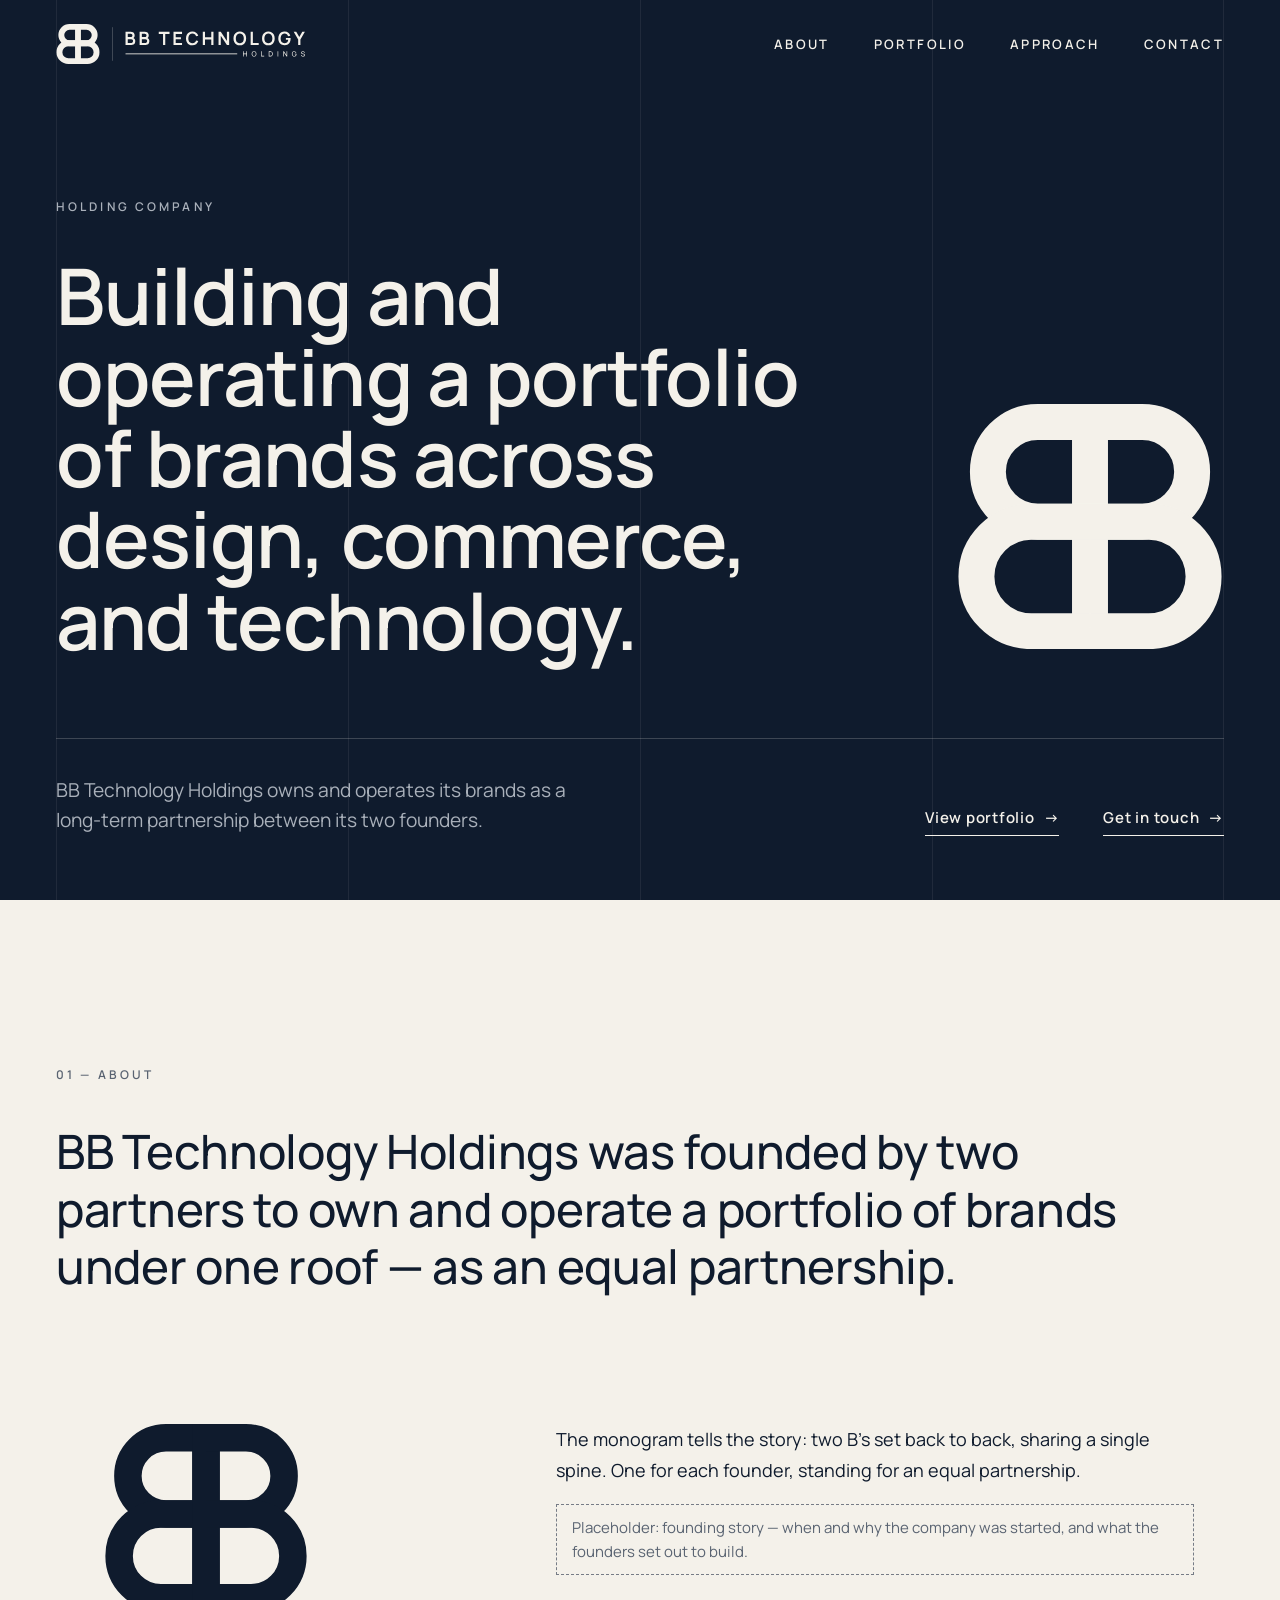
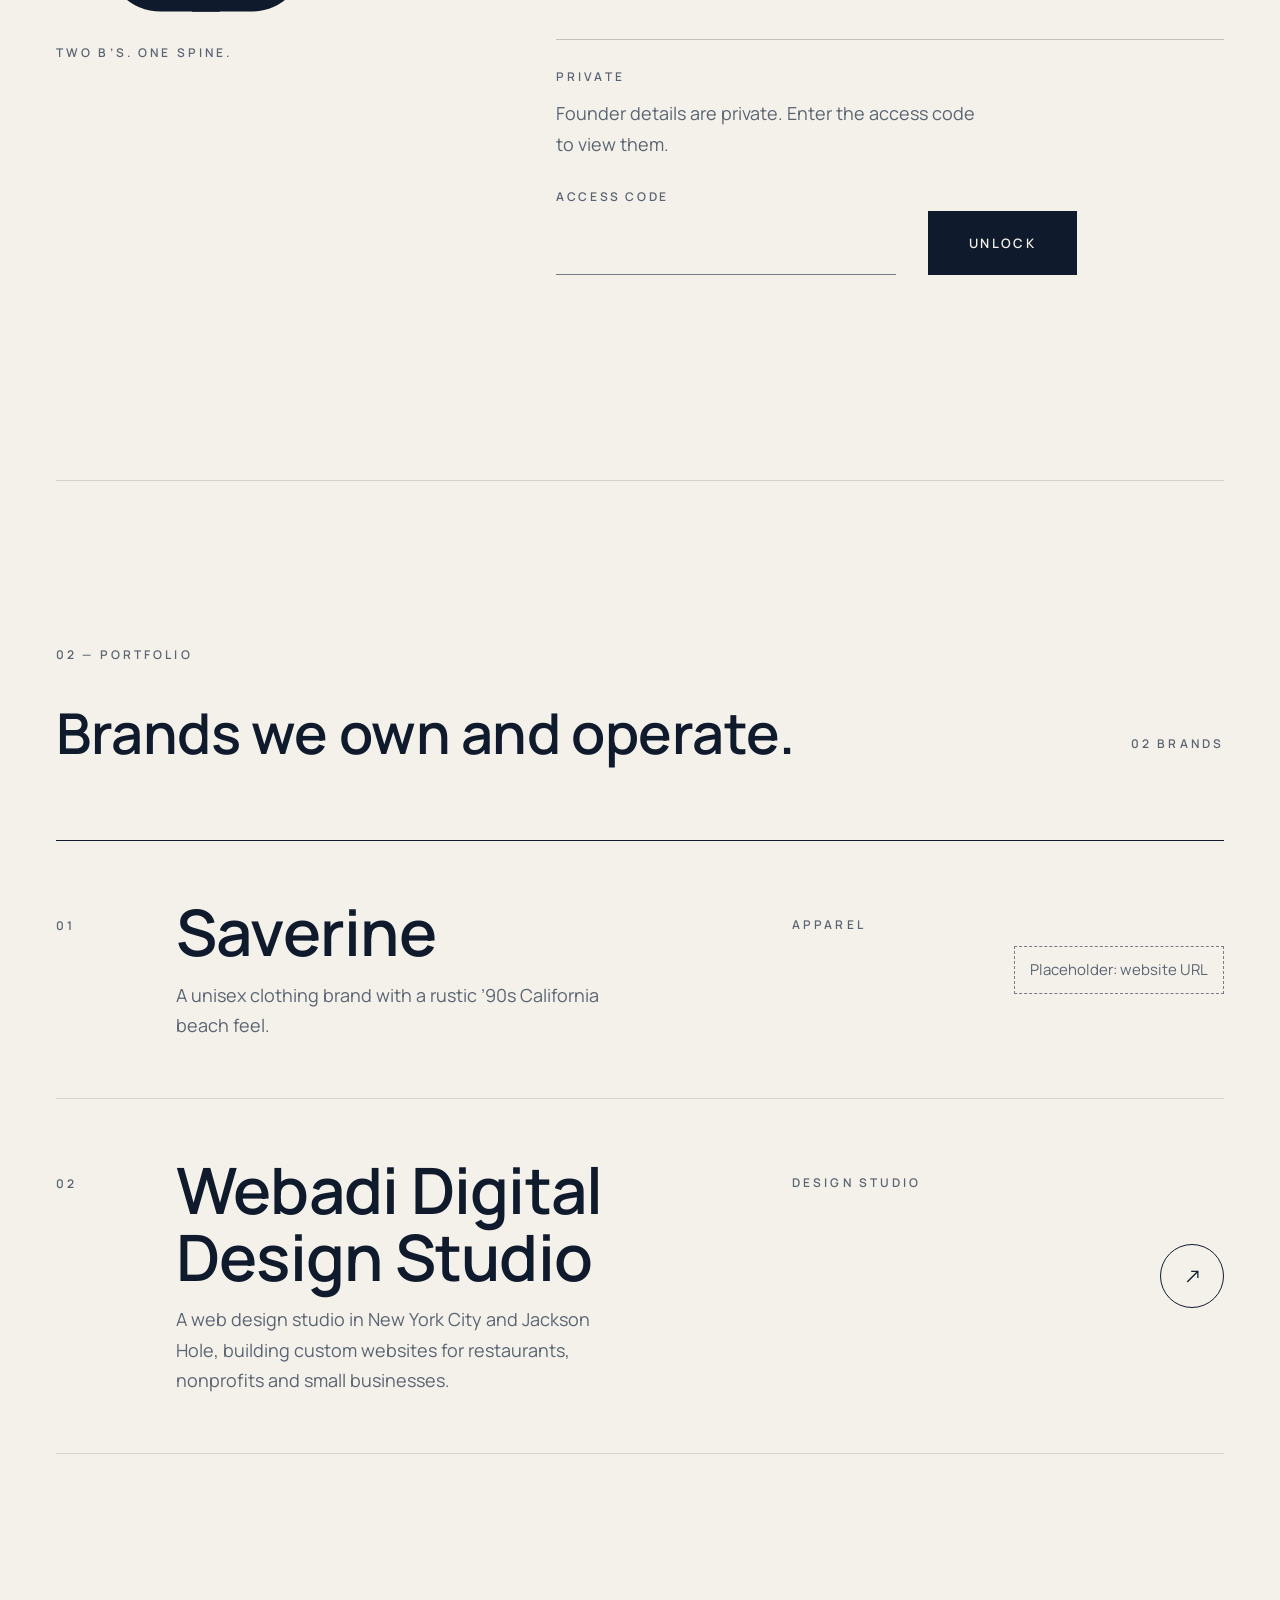
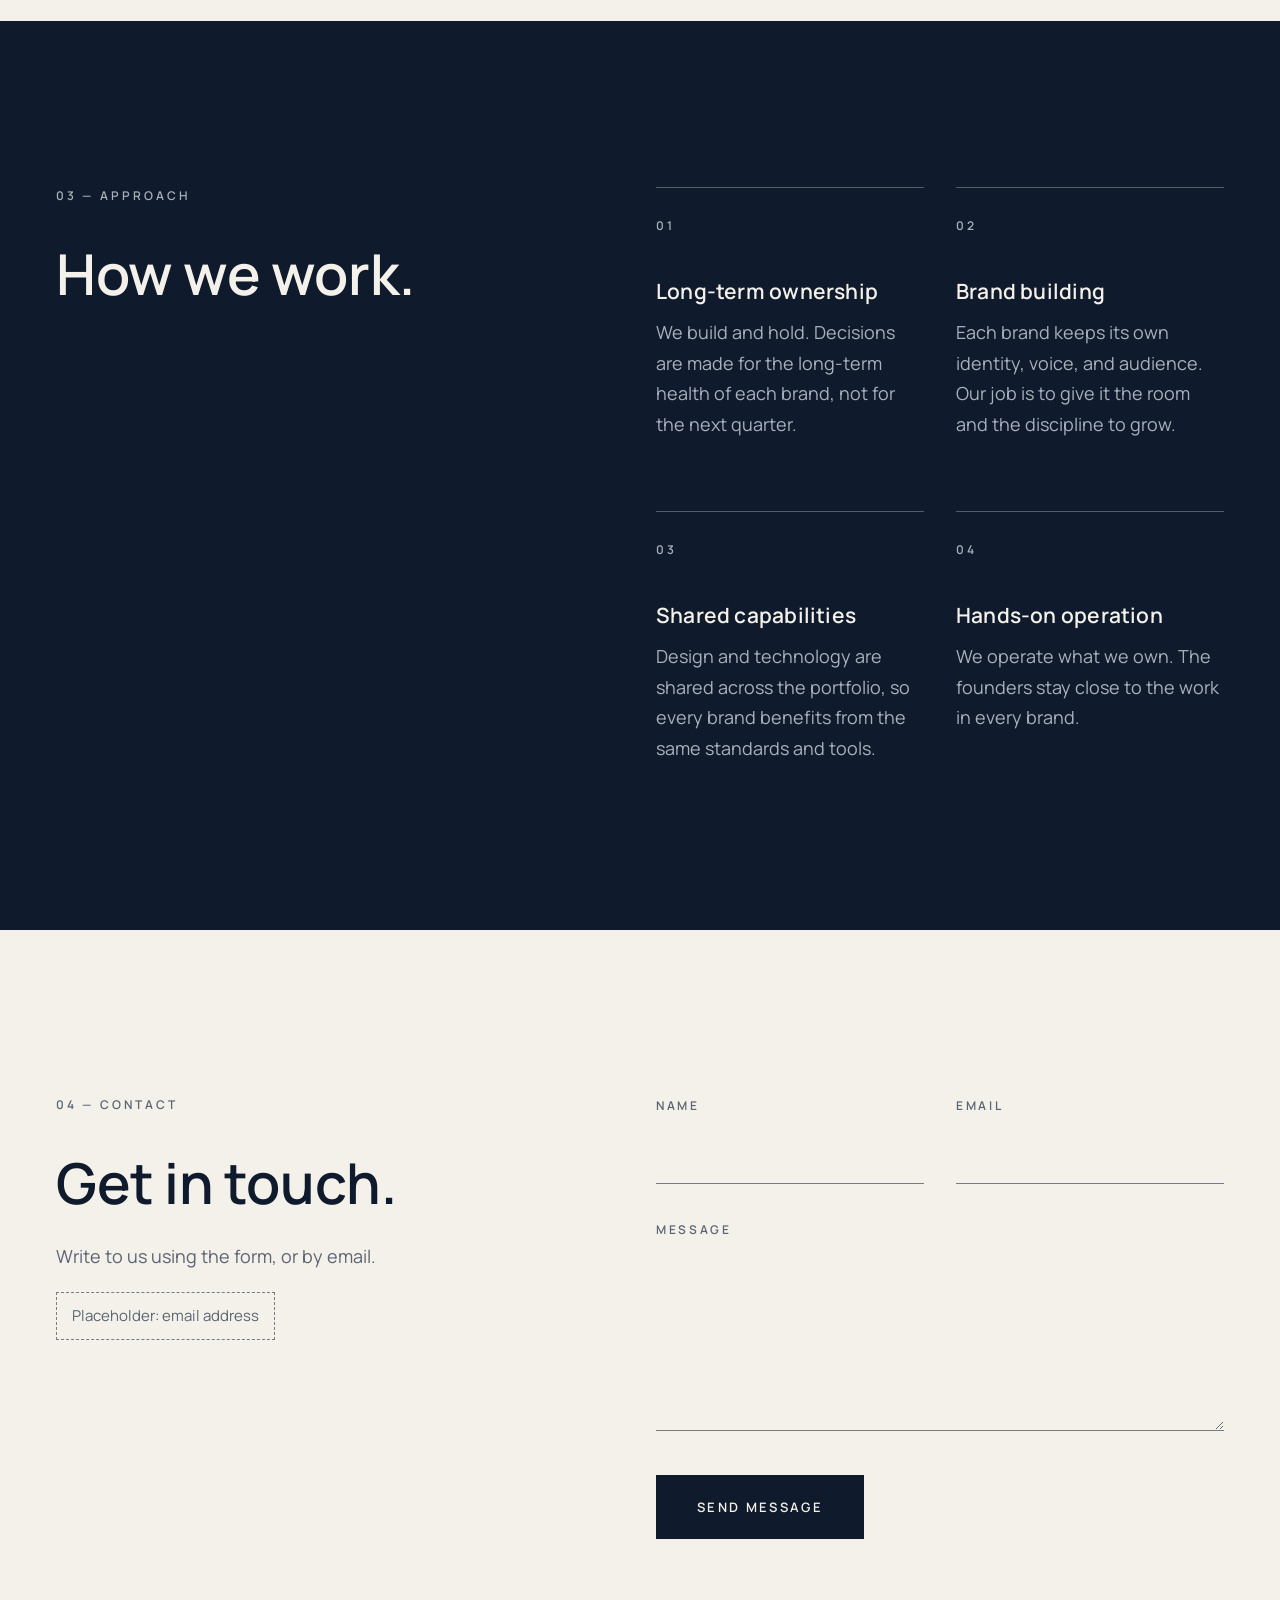
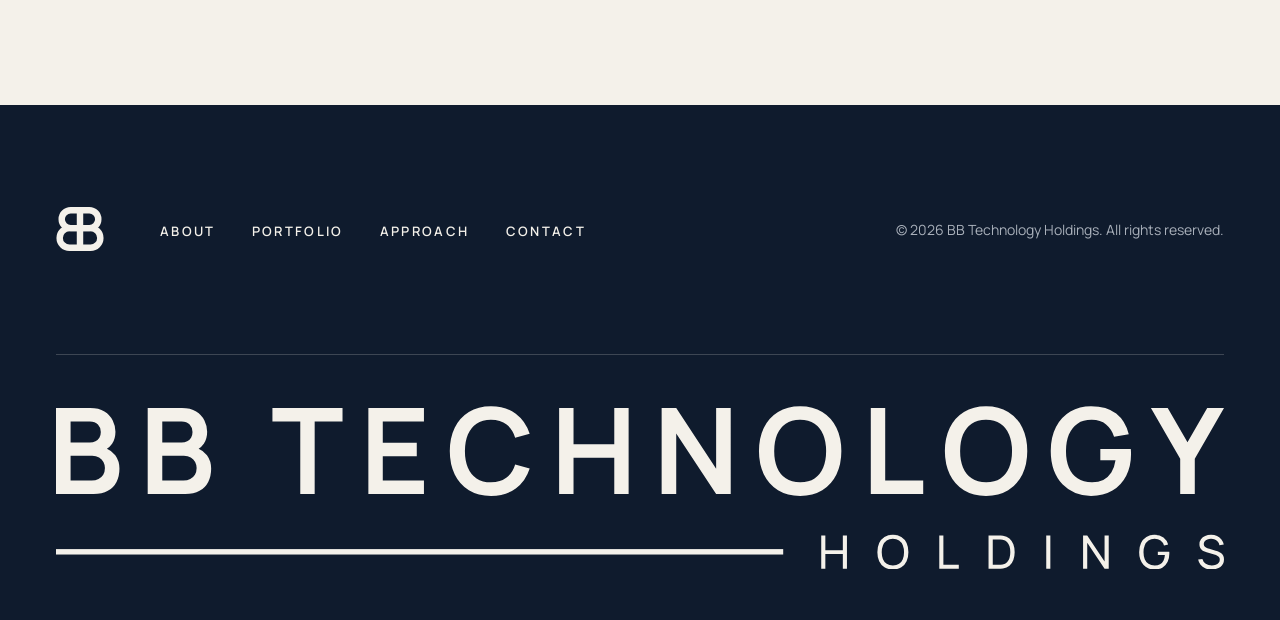
==== index.html @ f93e1152 "Publish BB Technology Holdings site Co-Authored-By: Claude Fable 5.2 <noreply@anthropic.com>" ====
<!DOCTYPE html>
<html lang="en">
<head>
  <meta charset="utf-8">
  <meta name="viewport" content="width=device-width, initial-scale=1">

  <title>BB Technology Holdings — A portfolio of brands across design, commerce, and technology</title>
  <meta name="description" content="BB Technology Holdings is a holding company founded as an equal partnership. We build and operate a portfolio of brands across design, commerce, and technology.">
  <meta name="theme-color" content="#0F1B2D">

  <!-- When you move to your own domain, update these URLs (also in sitemap.xml and robots.txt) -->
  <link rel="canonical" href="https://lukeb2222.github.io/bb-technology-holdings/">
  <meta property="og:type" content="website">
  <meta property="og:site_name" content="BB Technology Holdings">
  <meta property="og:title" content="BB Technology Holdings">
  <meta property="og:description" content="A holding company building and operating a portfolio of brands across design, commerce, and technology.">
  <meta property="og:url" content="https://lukeb2222.github.io/bb-technology-holdings/">
  <meta property="og:image" content="https://lukeb2222.github.io/bb-technology-holdings/og-image.png">
  <meta property="og:image:width" content="1200">
  <meta property="og:image:height" content="630">
  <meta property="og:image:alt" content="BB Technology Holdings logo on a navy background">
  <meta name="twitter:card" content="summary_large_image">

  <link rel="icon" href="favicon.ico" sizes="32x32">
  <link rel="icon" href="favicon.svg" type="image/svg+xml">
  <link rel="apple-touch-icon" href="apple-touch-icon.png">

  <link rel="preconnect" href="https://fonts.googleapis.com">
  <link rel="preconnect" href="https://fonts.gstatic.com" crossorigin>
  <link href="https://fonts.googleapis.com/css2?family=Manrope:wght@400;500;600;700&display=swap" rel="stylesheet">
  <link rel="stylesheet" href="css/styles.css">
  <script>document.documentElement.className = "js";</script>

  <script type="application/ld+json">
  {
    "@context": "https://schema.org",
    "@type": "Organization",
    "name": "BB Technology Holdings",
    "url": "https://lukeb2222.github.io/bb-technology-holdings/",
    "logo": "https://lukeb2222.github.io/bb-technology-holdings/logo/png/BBTH-monogram-light.png"
  }
  </script>
</head>
<body>
  <a class="skip-link" href="#main">Skip to content</a>

  <header class="site-header">
    <div class="container site-header__inner">
      <a class="site-header__logo" href="#top" aria-label="BB Technology Holdings — home">
        <img src="logo/svg/BBTH-lockup-horizontal-dark.svg" alt="BB Technology Holdings" width="597" height="96">
      </a>
      <button class="nav-toggle" type="button" aria-expanded="false" aria-controls="site-nav">
        <span class="visually-hidden">Menu</span>
        <span class="nav-toggle__bars" aria-hidden="true"></span>
      </button>
      <nav id="site-nav" class="site-nav" aria-label="Primary">
        <ul>
          <li><a href="#about">About</a></li>
          <li><a href="#portfolio">Portfolio</a></li>
          <li><a href="#approach">Approach</a></li>
          <li><a href="#contact">Contact</a></li>
        </ul>
      </nav>
    </div>
  </header>

  <main id="main">
    <!-- Hero -->
    <section id="top" class="hero section--navy">
      <div class="container hero__grid" aria-hidden="true"><span></span><span></span><span></span><span></span></div>
      <div class="container hero__inner">
        <p class="eyebrow hero__eyebrow">Holding company</p>
        <div class="hero__main">
          <!-- TODO: swap in your own headline if you have one -->
          <h1 data-split>Building and operating a portfolio of brands across design, commerce, and technology.</h1>
          <svg class="hero__mark" viewBox="9 10 82 75" aria-hidden="true" focusable="false">
            <g fill="none" stroke="currentColor" stroke-width="11">
              <path class="mark__spine" pathLength="1" d="M50,10 V85"/>
              <path class="mark__bowl" style="--b:0" pathLength="1" d="M50,15.5 H66 A15.25,15.25 0 0 1 66,46 H50"/>
              <path class="mark__bowl" style="--b:1" pathLength="1" d="M50,15.5 H34 A15.25,15.25 0 0 0 34,46 H50"/>
              <path class="mark__bowl" style="--b:2" pathLength="1" d="M50,46 H68 A16.75,16.75 0 0 1 68,79.5 H50"/>
              <path class="mark__bowl" style="--b:3" pathLength="1" d="M50,46 H32 A16.75,16.75 0 0 0 32,79.5 H50"/>
            </g>
          </svg>
        </div>
        <div class="hero__rule" aria-hidden="true"></div>
        <div class="hero__foot">
          <p class="lead">BB Technology Holdings owns and operates its brands as a long-term partnership between its two founders.</p>
          <p class="hero__links">
            <a class="text-link" href="#portfolio">View portfolio <span class="text-link__arrow" aria-hidden="true">→</span></a>
            <a class="text-link" href="#contact">Get in touch <span class="text-link__arrow" aria-hidden="true">→</span></a>
          </p>
        </div>
      </div>
    </section>

    <!-- About -->
    <section id="about" class="section" aria-labelledby="about-title">
      <div class="container">
        <p class="eyebrow section__eyebrow" data-reveal>01 — About</p>
        <h2 id="about-title" class="visually-hidden">About</h2>
        <p class="statement" data-scroll-words>BB Technology Holdings was founded by two partners to own and operate a portfolio of brands under one roof — as an equal partnership.</p>

        <div class="about">
          <figure class="merge" data-reveal="trigger">
            <svg viewBox="-10 10 120 75" role="img" aria-label="Two letter B's, back to back, joining into the BB monogram">
              <g fill="none" stroke="currentColor" stroke-width="11">
                <g class="merge__left">
                  <path d="M50,10 V85"/>
                  <path d="M50,15.5 H34 A15.25,15.25 0 0 0 34,46 H50"/>
                  <path d="M50,46 H32 A16.75,16.75 0 0 0 32,79.5 H50"/>
                </g>
                <g class="merge__right">
                  <path d="M50,10 V85"/>
                  <path d="M50,15.5 H66 A15.25,15.25 0 0 1 66,46 H50"/>
                  <path d="M50,46 H68 A16.75,16.75 0 0 1 68,79.5 H50"/>
                </g>
              </g>
            </svg>
            <figcaption class="eyebrow">Two B’s. One spine.</figcaption>
          </figure>

          <div class="about__body">
            <div class="prose" data-reveal>
              <p>The monogram tells the story: two B’s set back to back, sharing a single spine. One for each founder, standing for an equal partnership.</p>
              <!-- TODO: replace with the real founding story (when, where, why) -->
              <p class="placeholder">Placeholder: founding story — when and why the company was started, and what the founders set out to build.</p>
            </div>

            <!-- Founder names and bios are filled in from js/bios.js after unlocking -->
            <ul class="founders" role="list" hidden>
              <li class="founder" data-founder="0">
                <div class="rule" aria-hidden="true"></div>
                <p class="eyebrow">Co-founder</p>
                <h3></h3>
                <p class="founder__bio"></p>
              </li>
              <li class="founder" data-founder="1">
                <div class="rule" aria-hidden="true"></div>
                <p class="eyebrow">Co-founder</p>
                <h3></h3>
                <p class="founder__bio"></p>
              </li>
            </ul>

            <!-- Founder names and bios are encrypted in js/bios.js; edit them in private/bios.json -->
            <form id="bio-gate" class="gate" data-reveal novalidate method="post" onsubmit="return false">
              <div class="rule" aria-hidden="true"></div>
              <p class="eyebrow">Private</p>
              <p class="gate__text">Founder details are private. Enter the access code to view them.</p>
              <div class="gate__row">
                <div class="field">
                  <label for="bio-code">Access code</label>
                  <input id="bio-code" name="code" type="password" autocomplete="off" autocapitalize="off" spellcheck="false" required>
                </div>
                <button class="button" type="submit"><span>Unlock</span></button>
              </div>
              <p id="bio-status" class="form__status" role="status" aria-live="polite"></p>
            </form>
            <noscript><p class="section__note">Viewing founder details requires JavaScript.</p></noscript>
          </div>
        </div>
      </div>
    </section>

    <!-- Portfolio -->
    <section id="portfolio" class="section section--ruled" aria-labelledby="portfolio-title">
      <div class="container">
        <header class="section__head section__head--wide">
          <div>
            <p class="eyebrow section__eyebrow" data-reveal>02 — Portfolio</p>
            <h2 id="portfolio-title" data-split data-reveal="trigger">Brands we own and operate.</h2>
          </div>
          <p class="eyebrow section__count" data-reveal><span id="portfolio-count"></span></p>
        </header>
        <!-- Rows are rendered from js/brands.js -->
        <ul id="portfolio-grid" class="brands" role="list"></ul>
        <noscript>
          <p>Our portfolio currently includes Saverine and Webadi Digital Design Studio.</p>
        </noscript>
      </div>
    </section>

    <!-- Approach -->
    <section id="approach" class="section section--navy" aria-labelledby="approach-title">
      <div class="container section__grid">
        <header class="section__head">
          <p class="eyebrow section__eyebrow" data-reveal>03 — Approach</p>
          <h2 id="approach-title" data-split data-reveal="trigger">How we work.</h2>
        </header>
        <div class="section__body">
          <!-- Draft copy — edit to match how you actually operate -->
          <ol class="principles" role="list">
            <li class="principle" data-reveal style="--i:0">
              <div class="rule" aria-hidden="true"></div>
              <span class="principle__num" aria-hidden="true">01</span>
              <h3>Long-term ownership</h3>
              <p>We build and hold. Decisions are made for the long-term health of each brand, not for the next quarter.</p>
            </li>
            <li class="principle" data-reveal style="--i:1">
              <div class="rule" aria-hidden="true"></div>
              <span class="principle__num" aria-hidden="true">02</span>
              <h3>Brand building</h3>
              <p>Each brand keeps its own identity, voice, and audience. Our job is to give it the room and the discipline to grow.</p>
            </li>
            <li class="principle" data-reveal style="--i:0">
              <div class="rule" aria-hidden="true"></div>
              <span class="principle__num" aria-hidden="true">03</span>
              <h3>Shared capabilities</h3>
              <p>Design and technology are shared across the portfolio, so every brand benefits from the same standards and tools.</p>
            </li>
            <li class="principle" data-reveal style="--i:1">
              <div class="rule" aria-hidden="true"></div>
              <span class="principle__num" aria-hidden="true">04</span>
              <h3>Hands-on operation</h3>
              <p>We operate what we own. The founders stay close to the work in every brand.</p>
            </li>
          </ol>
        </div>
      </div>
    </section>

    <!-- Contact -->
    <section id="contact" class="section" aria-labelledby="contact-title">
      <div class="container section__grid">
        <header class="section__head">
          <p class="eyebrow section__eyebrow" data-reveal>04 — Contact</p>
          <h2 id="contact-title" data-split data-reveal="trigger">Get in touch.</h2>
          <div data-reveal>
            <p class="section__note">Write to us using the form, or by email.</p>
            <!-- TODO: replace with the real address, e.g.
                 <a class="text-link" href="mailto:hello@yourdomain.com">hello@yourdomain.com</a> -->
            <p class="placeholder">Placeholder: email address</p>
          </div>
        </header>
        <div class="section__body">
          <!-- TODO: create a form at https://formspree.io and replace YOUR_FORM_ID below -->
          <form id="contact-form" class="form" action="https://formspree.io/f/YOUR_FORM_ID" method="POST">
            <div class="form__row">
              <div class="field" data-reveal style="--i:0">
                <label for="name">Name</label>
                <input id="name" name="name" type="text" autocomplete="name" required>
              </div>
              <div class="field" data-reveal style="--i:1">
                <label for="email">Email</label>
                <input id="email" name="email" type="email" autocomplete="email" required>
              </div>
            </div>
            <div class="field" data-reveal style="--i:2">
              <label for="message">Message</label>
              <textarea id="message" name="message" rows="5" required></textarea>
            </div>
            <div class="form__trap" aria-hidden="true">
              <label for="company-site">Leave this field empty</label>
              <input id="company-site" name="_gotcha" type="text" tabindex="-1" autocomplete="off">
            </div>
            <div class="form__actions" data-reveal style="--i:3">
              <button class="button" type="submit"><span>Send message</span></button>
              <p id="form-status" class="form__status" role="status" aria-live="polite"></p>
            </div>
          </form>
        </div>
      </div>
    </section>
  </main>

  <footer class="site-footer section--navy">
    <div class="container">
      <div class="site-footer__top">
        <a class="site-footer__mark" href="#top" aria-label="Back to top">
          <img src="logo/svg/BBTH-monogram-dark.svg" alt="BB Technology Holdings monogram" width="82" height="75" loading="lazy">
        </a>
        <nav aria-label="Footer">
          <ul class="site-footer__links">
            <li><a href="#about">About</a></li>
            <li><a href="#portfolio">Portfolio</a></li>
            <li><a href="#approach">Approach</a></li>
            <li><a href="#contact">Contact</a></li>
          </ul>
        </nav>
        <p class="site-footer__legal">© <span id="year">2026</span> BB Technology Holdings. All rights reserved.</p>
      </div>
      <div class="site-footer__wordmark" data-reveal="trigger" aria-hidden="true">
        <img src="logo/svg/BBTH-wordmark-dark.svg" alt="" width="430" height="60" loading="lazy">
      </div>
    </div>
  </footer>

  <script src="js/brands.js" defer></script>
  <script src="js/bios.js" defer></script>
  <script src="js/main.js" defer></script>
</body>
</html>
---- css/styles.css ----
/* BB Technology Holdings — site styles */

:root {
  --navy: #0f1b2d;
  --ivory: #f4f1ea;
  --muted: #5a6472;         /* secondary text on ivory (AA) */
  --muted-on-navy: #a9b0ba; /* secondary text on navy (AA) */
  --rule: #d8d3c7;          /* 1px dividers on ivory */
  --rule-on-navy: rgba(244, 241, 234, 0.2);
  --field-border: #767c86;  /* form controls, 3:1 on ivory */

  --font: "Manrope", system-ui, -apple-system, "Segoe UI", Roboto, sans-serif;
  --container: 1280px;
  --gutter: clamp(20px, 5vw, 56px);
  --section-pad: clamp(88px, 13vw, 184px);
  --header-h: 88px;

  --ease: cubic-bezier(0.16, 1, 0.3, 1);      /* long, soft settle */
  --ease-io: cubic-bezier(0.7, 0, 0.2, 1);    /* deliberate in-out */
}

*,
*::before,
*::after {
  box-sizing: border-box;
}

html {
  scroll-behavior: smooth;
  scroll-padding-top: 72px;
  -webkit-text-size-adjust: 100%;
}

body {
  margin: 0;
  background: var(--ivory);
  color: var(--navy);
  font-family: var(--font);
  font-size: 1.0625rem; /* 17px */
  line-height: 1.7;
  -webkit-font-smoothing: antialiased;
  -moz-osx-font-smoothing: grayscale;
}

@media (min-width: 900px) {
  body {
    font-size: 1.125rem; /* 18px */
  }
}

img,
svg {
  display: block;
  max-width: 100%;
  height: auto;
}

h1,
h2,
h3,
p,
ul,
ol,
figure {
  margin: 0;
}

ul,
ol {
  padding: 0;
  list-style: none;
}

a {
  color: inherit;
}

:focus-visible {
  outline: 2px solid currentColor;
  outline-offset: 4px;
}

::selection {
  background: var(--navy);
  color: var(--ivory);
}

.section--navy ::selection {
  background: var(--ivory);
  color: var(--navy);
}

/* ---------- Type ---------- */

h1,
h2,
h3 {
  font-weight: 600;
  text-wrap: balance;
}

h1 {
  font-size: clamp(2.375rem, 6.1vw, 5.5rem);
  line-height: 1.04;
  letter-spacing: -0.012em;
}

h2 {
  font-size: clamp(2.125rem, 4.4vw, 3.75rem);
  line-height: 1.08;
  letter-spacing: -0.008em;
}

h3 {
  font-size: 1.3125rem;
  line-height: 1.35;
  letter-spacing: 0.01em;
}

.eyebrow {
  font-size: 0.75rem;
  font-weight: 600;
  letter-spacing: 0.26em;
  line-height: 1.5;
  text-transform: uppercase;
  color: var(--muted);
}

.lead {
  font-size: clamp(1.125rem, 1.5vw, 1.3125rem);
  line-height: 1.6;
}

.prose {
  max-width: 58ch;
}

.prose p + p {
  margin-top: 1.25em;
}

.text-link {
  display: inline-flex;
  align-items: baseline;
  gap: 0.6em;
  padding-bottom: 5px;
  border-bottom: 1px solid currentColor;
  font-size: 0.9375rem;
  font-weight: 600;
  letter-spacing: 0.05em;
  text-decoration: none;
}

.text-link__arrow {
  transition: transform 0.5s var(--ease);
}

.text-link:hover .text-link__arrow {
  transform: translateX(6px);
}

/* Clearly marked placeholder content — remove the class once real copy is in */
.placeholder {
  padding: 0.75em 1em;
  border: 1px dashed var(--field-border);
  color: var(--muted);
  font-size: 0.9375rem;
  line-height: 1.55;
}

.visually-hidden {
  position: absolute;
  width: 1px;
  height: 1px;
  overflow: hidden;
  clip: rect(0 0 0 0);
  clip-path: inset(50%);
  white-space: nowrap;
}

.skip-link {
  position: fixed;
  top: 8px;
  left: 8px;
  z-index: 100;
  padding: 10px 16px;
  background: var(--ivory);
  color: var(--navy);
  font-weight: 600;
  transform: translateY(-200%);
}

.skip-link:focus {
  transform: none;
}

/* ---------- Layout ---------- */

.container {
  width: 100%;
  max-width: calc(var(--container) + 2 * var(--gutter));
  margin-inline: auto;
  padding-inline: var(--gutter);
}

.section {
  padding-block: var(--section-pad);
}

.section--ruled > .container {
  position: relative;
}

.section--ruled > .container::before {
  content: "";
  position: absolute;
  top: calc(-1 * var(--section-pad));
  left: var(--gutter);
  right: var(--gutter);
  border-top: 1px solid var(--rule);
}

.section--navy {
  background: var(--navy);
  color: var(--ivory);
}

.section--navy .eyebrow {
  color: var(--muted-on-navy);
}

.section__eyebrow {
  margin-bottom: clamp(24px, 3vw, 40px);
}

.section__grid {
  display: grid;
  gap: 56px;
}

.section__note {
  margin-top: 28px;
  color: var(--muted);
}

.section__head .placeholder {
  display: inline-block;
  margin-top: 20px;
}

.section__head .text-link {
  margin-top: 20px;
}

.section__head--wide {
  display: flex;
  flex-wrap: wrap;
  align-items: flex-end;
  justify-content: space-between;
  gap: 24px;
  margin-bottom: clamp(48px, 6vw, 88px);
}

.section__count {
  margin-bottom: 0.9em;
}

@media (min-width: 900px) {
  .section__grid {
    grid-template-columns: repeat(12, minmax(0, 1fr));
    column-gap: 32px;
  }

  .section__grid > .section__head {
    grid-column: 1 / span 5;
  }

  .section__grid > .section__body {
    grid-column: 7 / -1;
  }
}

/* Hairline that draws itself when its parent reveals */
.rule {
  height: 1px;
  background: currentColor;
  opacity: 0.22;
  transform-origin: left;
}

/* ---------- Header ---------- */

.site-header {
  position: fixed;
  top: 0;
  left: 0;
  right: 0;
  z-index: 50;
  color: var(--ivory);
  border-bottom: 1px solid transparent;
  transition: transform 0.6s var(--ease), background-color 0.4s ease,
    border-color 0.4s ease;
}

.site-header.is-scrolled,
.site-header.is-open {
  background: var(--navy);
  border-bottom-color: var(--rule-on-navy);
}

.site-header.is-hidden {
  transform: translateY(-100%);
}

.site-header__inner {
  display: flex;
  align-items: center;
  justify-content: space-between;
  height: var(--header-h);
  transition: height 0.6s var(--ease);
}

.site-header.is-scrolled .site-header__inner {
  height: 68px;
}

.site-header__logo {
  display: block;
  flex: none;
}

.site-header__logo img {
  width: auto;
  height: 40px;
}

.site-nav ul {
  display: flex;
  gap: 44px;
}

.site-nav a {
  position: relative;
  display: block;
  padding-block: 8px;
  font-size: 0.8125rem;
  font-weight: 600;
  letter-spacing: 0.18em;
  text-transform: uppercase;
  text-decoration: none;
}

.site-nav a::after {
  content: "";
  position: absolute;
  left: 0;
  right: 0.18em;
  bottom: 2px;
  height: 1px;
  background: currentColor;
  transform: scaleX(0);
  transform-origin: right;
  transition: transform 0.5s var(--ease);
}

.site-nav a:hover::after,
.site-nav a:focus-visible::after {
  transform: scaleX(1);
  transform-origin: left;
}

.nav-toggle {
  display: none;
  width: 44px;
  height: 44px;
  margin-right: -10px;
  padding: 0;
  border: 0;
  background: none;
  color: inherit;
  cursor: pointer;
}

.nav-toggle__bars,
.nav-toggle__bars::before {
  display: block;
  width: 26px;
  height: 1.5px;
  margin-inline: auto;
  background: currentColor;
  transition: transform 0.5s var(--ease);
}

.nav-toggle__bars {
  transform: translateY(-4px);
}

.nav-toggle__bars::before {
  content: "";
  transform: translateY(8px);
}

.nav-toggle[aria-expanded="true"] .nav-toggle__bars {
  transform: rotate(45deg);
}

.nav-toggle[aria-expanded="true"] .nav-toggle__bars::before {
  transform: rotate(-90deg);
}

@media (max-width: 759px) {
  :root {
    --header-h: 68px;
  }

  .site-header__logo img {
    height: 32px;
  }

  .nav-toggle {
    display: block;
  }

  .site-nav {
    position: absolute;
    top: 100%;
    left: 0;
    right: 0;
    background: var(--navy);
    border-bottom: 1px solid var(--rule-on-navy);
    visibility: hidden;
    opacity: 0;
    clip-path: inset(0 0 100% 0);
    transition: clip-path 0.6s var(--ease), opacity 0.3s ease,
      visibility 0s linear 0.6s;
  }

  .site-nav.is-open {
    visibility: visible;
    opacity: 1;
    clip-path: inset(0);
    transition: clip-path 0.6s var(--ease), opacity 0.3s ease;
  }

  .site-nav ul {
    flex-direction: column;
    gap: 0;
    padding: 8px var(--gutter) 28px;
  }

  .site-nav li + li {
    border-top: 1px solid var(--rule-on-navy);
  }

  .site-nav a {
    padding-block: 20px;
    font-size: 0.9375rem;
  }

  .site-nav a::after {
    display: none;
  }
}

/* ---------- Hero ---------- */

.hero {
  position: relative;
  overflow: hidden;
}

.hero__grid {
  position: absolute;
  inset: 0;
  display: grid;
  grid-template-columns: repeat(4, 1fr);
  pointer-events: none;
}

.hero__grid span {
  border-left: 1px solid rgba(244, 241, 234, 0.07);
  transform-origin: top;
}

.hero__grid span:last-child {
  border-right: 1px solid rgba(244, 241, 234, 0.07);
}

.hero__inner {
  position: relative;
  display: flex;
  flex-direction: column;
  justify-content: flex-end;
  min-height: 100vh;
  min-height: 100svh;
  padding-top: calc(var(--header-h) + 56px);
  padding-bottom: clamp(36px, 5vw, 64px);
}

.hero__eyebrow {
  margin-bottom: clamp(24px, 3vw, 40px);
}

.hero__main {
  display: grid;
  gap: 40px;
}

.hero__mark {
  width: 84px;
  order: -1;
  margin-bottom: 8px;
  color: var(--ivory);
}

.hero__rule {
  height: 1px;
  margin-top: clamp(40px, 6vw, 80px);
  background: var(--rule-on-navy);
  transform-origin: left;
}

.hero__foot {
  display: grid;
  gap: 32px;
  padding-top: clamp(24px, 3vw, 36px);
}

.hero .lead {
  max-width: 46ch;
  color: var(--muted-on-navy);
}

.hero__links {
  display: flex;
  flex-wrap: wrap;
  gap: 16px 44px;
}

@media (min-width: 900px) {
  .hero__main {
    grid-template-columns: repeat(12, minmax(0, 1fr));
    column-gap: 32px;
    align-items: end;
  }

  .hero__main h1 {
    grid-column: 1 / span 9;
  }

  .hero__mark {
    grid-column: 10 / -1;
    justify-self: end;
    order: 0;
    width: min(100%, 290px);
    margin-bottom: 0.9vw;
    will-change: transform;
  }

  .hero__foot {
    grid-template-columns: 1fr auto;
    align-items: end;
    column-gap: 32px;
  }
}

/* ---------- About ---------- */

.statement {
  max-width: 24em;
  font-size: clamp(1.75rem, 3.7vw, 3.25rem);
  font-weight: 500;
  line-height: 1.22;
  letter-spacing: -0.006em;
}

.about {
  display: grid;
  gap: 64px;
  margin-top: clamp(72px, 10vw, 144px);
}

.merge svg {
  width: min(100%, 300px);
  overflow: visible;
}

.merge figcaption {
  margin-top: 32px;
}

.founders {
  display: grid;
  gap: 40px;
  margin-top: 64px;
}

.founder .rule {
  margin-bottom: 28px;
}

.founder h3 {
  margin: 10px 0 18px;
  font-size: clamp(1.625rem, 2.4vw, 2.125rem);
  line-height: 1.15;
  letter-spacing: 0;
}

@media (min-width: 600px) {
  .founders {
    grid-template-columns: 1fr 1fr;
    column-gap: 32px;
  }
}

@media (min-width: 900px) {
  .about {
    grid-template-columns: repeat(12, minmax(0, 1fr));
    column-gap: 32px;
  }

  .merge {
    grid-column: 1 / span 4;
  }

  .about__body {
    grid-column: 6 / -1;
  }
}

/* ---------- Portfolio ---------- */

.brands {
  border-top: 1px solid var(--navy);
}

.brand {
  border-bottom: 1px solid var(--rule);
}

.brand__link {
  position: relative;
  display: grid;
  gap: 12px;
  padding-block: clamp(32px, 4.5vw, 60px);
  color: var(--navy);
  text-decoration: none;
  transition: color 0.5s var(--ease), padding 0.7s var(--ease);
}

.brand__link::before {
  content: "";
  position: absolute;
  inset: -1px calc(-1 * var(--gutter)) -1px;
  background: var(--navy);
  transform: scaleY(0);
  transform-origin: top;
  transition: transform 0.7s var(--ease);
}

.brand__link > * {
  position: relative;
}

.brand__index {
  font-size: 0.75rem;
  font-weight: 600;
  letter-spacing: 0.26em;
  color: var(--muted);
  transition: color 0.5s var(--ease);
}

.brand__name {
  font-size: clamp(2rem, 5vw, 4.25rem);
  line-height: 1.04;
  letter-spacing: -0.012em;
}

.brand__desc {
  max-width: 40ch;
  margin-top: 14px;
  color: var(--muted);
  transition: color 0.5s var(--ease);
}

.brand__tag {
  transition: color 0.5s var(--ease);
}

.brand__cta {
  margin-top: 12px;
}

.brand__arrow {
  display: grid;
  place-items: center;
  width: 64px;
  height: 64px;
  border: 1px solid currentColor;
  border-radius: 50%;
  font-size: 1.375rem;
  line-height: 1;
}

.brand__arrow span {
  transform: rotate(-45deg);
  transition: transform 0.7s var(--ease);
}

.brand__cta .placeholder {
  display: inline-block;
  white-space: nowrap;
  transition: color 0.5s var(--ease), border-color 0.5s var(--ease);
}

@media (min-width: 900px) {
  .brand__link {
    grid-template-columns: 88px minmax(0, 1fr) 220px 180px;
    column-gap: 32px;
    align-items: center;
  }

  .brand__index {
    align-self: start;
    padding-top: 1.4em;
  }

  .brand__tag {
    align-self: start;
    padding-top: 1.4em;
  }

  .brand__cta {
    margin-top: 0;
    justify-self: end;
  }
}

@media (hover: hover) {
  .brand__link:hover,
  .brand__link:focus-visible {
    color: var(--ivory);
  }

  .brand__link:hover::before,
  .brand__link:focus-visible::before {
    transform: scaleY(1);
    transform-origin: bottom;
  }

  .brand__link:hover .brand__index,
  .brand__link:hover .brand__desc,
  .brand__link:hover .brand__tag,
  .brand__link:hover .placeholder {
    color: var(--muted-on-navy);
  }

  .brand__link:hover .placeholder {
    border-color: var(--muted-on-navy);
  }

  .brand__link:hover .brand__arrow span {
    transform: rotate(0deg);
  }
}

/* ---------- Approach ---------- */

.principles {
  display: grid;
  gap: 48px 32px;
}

.principle .rule {
  margin-bottom: 28px;
  opacity: 0.3;
}

.principle__num {
  display: block;
  margin-bottom: 40px;
  font-size: 0.75rem;
  font-weight: 600;
  letter-spacing: 0.26em;
  color: var(--muted-on-navy);
}

.principle p {
  max-width: 38ch;
  margin-top: 12px;
  color: var(--muted-on-navy);
}

@media (min-width: 600px) {
  .principles {
    grid-template-columns: 1fr 1fr;
    row-gap: 72px;
  }
}

/* ---------- Contact ---------- */

.form {
  display: grid;
  gap: 36px;
}

.form__row {
  display: grid;
  gap: 36px;
}

@media (min-width: 600px) {
  .form__row {
    grid-template-columns: 1fr 1fr;
    column-gap: 32px;
  }
}

.field {
  position: relative;
}

.field::after {
  content: "";
  position: absolute;
  left: 0;
  right: 0;
  bottom: 0;
  height: 2px;
  background: var(--navy);
  transform: scaleX(0);
  transform-origin: left;
  transition: transform 0.6s var(--ease);
  pointer-events: none;
}

.field:focus-within::after {
  transform: scaleX(1);
}

.field label {
  display: block;
  margin-bottom: 8px;
  font-size: 0.75rem;
  font-weight: 600;
  letter-spacing: 0.22em;
  text-transform: uppercase;
  color: var(--muted);
  transition: color 0.3s ease;
}

.field:focus-within label {
  color: var(--navy);
}

.field input,
.field textarea {
  display: block;
  width: 100%;
  padding: 14px 0;
  border: 0;
  border-bottom: 1px solid var(--field-border);
  border-radius: 0;
  background: transparent;
  color: var(--navy);
  font: inherit;
  font-size: 1.125rem;
}

.field textarea {
  min-height: 8em;
  resize: vertical;
}

.field input:focus-visible,
.field textarea:focus-visible {
  outline: 0;
}

.form__trap {
  position: absolute;
  left: -9999px;
}

.form__actions {
  display: flex;
  flex-wrap: wrap;
  align-items: center;
  gap: 16px 28px;
  margin-top: 8px;
}

.button {
  position: relative;
  isolation: isolate;
  overflow: hidden;
  padding: 20px 40px;
  border: 1px solid var(--navy);
  border-radius: 0;
  background: var(--navy);
  color: var(--ivory);
  font: inherit;
  font-size: 0.8125rem;
  font-weight: 600;
  letter-spacing: 0.18em;
  text-transform: uppercase;
  cursor: pointer;
  transition: color 0.5s var(--ease);
}

.button::before {
  content: "";
  position: absolute;
  inset: 0;
  z-index: -1;
  background: var(--ivory);
  transform: scaleY(0);
  transform-origin: top;
  transition: transform 0.6s var(--ease);
}

.button:hover:not(:disabled) {
  color: var(--navy);
}

.button:hover:not(:disabled)::before {
  transform: scaleY(1);
  transform-origin: bottom;
}

.button:disabled {
  opacity: 0.6;
  cursor: default;
}

.form__status {
  flex: 1 1 240px;
  font-size: 0.9375rem;
  line-height: 1.5;
  color: var(--muted);
}

.form__status[data-state="success"],
.form__status[data-state="error"] {
  color: var(--navy);
  font-weight: 500;
}

/* ---------- Footer ---------- */

.site-footer {
  padding-top: clamp(64px, 8vw, 112px);
  padding-bottom: clamp(28px, 4vw, 56px);
  overflow: hidden;
}

.site-footer__top {
  display: grid;
  gap: 32px;
  align-items: center;
  padding-bottom: clamp(56px, 8vw, 112px);
}

.site-footer__mark {
  display: block;
  width: 48px;
}

.site-footer__links {
  display: flex;
  flex-wrap: wrap;
  gap: 12px 36px;
}

.site-footer__links a {
  font-size: 0.8125rem;
  font-weight: 600;
  letter-spacing: 0.18em;
  text-transform: uppercase;
  text-decoration: none;
}

.site-footer__links a:hover {
  text-decoration: underline;
  text-underline-offset: 6px;
}

.site-footer__legal {
  font-size: 0.875rem;
  color: var(--muted-on-navy);
}

.site-footer__wordmark {
  padding-top: clamp(28px, 4vw, 56px);
  border-top: 1px solid var(--rule-on-navy);
}

.site-footer__wordmark img {
  width: 100%;
}

@media (min-width: 900px) {
  .site-footer__top {
    grid-template-columns: auto 1fr auto;
    column-gap: 56px;
  }
}

/* ---------- 404 ---------- */

.notfound {
  display: flex;
  flex-direction: column;
  justify-content: center;
  align-items: flex-start;
  min-height: 100vh;
  min-height: 100svh;
  padding-block: 80px;
}

.notfound .hero__links {
  margin-top: 48px;
}

/* ---------- Motion ----------
   Everything below only applies when JavaScript is running and the
   visitor has not asked for reduced motion. Without either, the page
   is simply static and fully visible. */

@media (prefers-reduced-motion: no-preference) {
  /* Scroll reveals */
  .js [data-reveal]:not([data-reveal="trigger"]) {
    opacity: 0;
    transform: translateY(32px);
    transition: opacity 1.1s var(--ease) calc(var(--i, 0) * 110ms),
      transform 1.3s var(--ease) calc(var(--i, 0) * 110ms);
  }

  .js [data-reveal].is-visible {
    opacity: 1;
    transform: none;
  }

  .js [data-reveal] .rule {
    transform: scaleX(0);
    transition: transform 1.5s var(--ease-io) calc(var(--i, 0) * 110ms);
  }

  .js [data-reveal].is-visible .rule {
    transform: scaleX(1);
  }

  /* Masked word-by-word heading reveal */
  .js .w {
    display: inline-block;
    overflow: hidden;
    vertical-align: top;
    padding-bottom: 0.16em;
    margin-bottom: -0.16em;
  }

  .js .w > span {
    display: inline-block;
    transform: translateY(112%);
    transition: transform 1.2s var(--ease) calc(var(--w) * 45ms + var(--d, 0ms));
  }

  .js .is-visible .w > span,
  .js.is-loaded .hero .w > span {
    transform: none;
  }

  /* Hero load sequence */
  .js .hero {
    --d: 250ms;
  }

  .js .site-header__inner,
  .js .hero__eyebrow,
  .js .hero__foot > * {
    opacity: 0;
    transform: translateY(16px);
    transition: opacity 1.1s var(--ease), transform 1.3s var(--ease),
      height 0.6s var(--ease);
  }

  .js .site-header__inner {
    transform: translateY(-12px);
    transition-delay: 0.1s, 0.1s, 0s;
  }

  .js .hero__eyebrow {
    transition-delay: 0.2s;
  }

  .js .hero__foot > :nth-child(1) {
    transition-delay: 1.15s;
  }

  .js .hero__foot > :nth-child(2) {
    transition-delay: 1.3s;
  }

  .js.is-loaded .site-header__inner,
  .js.is-loaded .hero__eyebrow,
  .js.is-loaded .hero__foot > * {
    opacity: 1;
    transform: none;
  }

  .js .hero__rule {
    transform: scaleX(0);
    transition: transform 1.6s var(--ease-io) 0.8s;
  }

  .js.is-loaded .hero__rule {
    transform: scaleX(1);
  }

  .js .hero__grid span {
    transform: scaleY(0);
    transition: transform 1.8s var(--ease-io);
  }

  .js .hero__grid span:nth-child(2) { transition-delay: 0.12s; }
  .js .hero__grid span:nth-child(3) { transition-delay: 0.24s; }
  .js .hero__grid span:nth-child(4) { transition-delay: 0.36s; }

  .js.is-loaded .hero__grid span {
    transform: scaleY(1);
  }

  /* The monogram draws itself: spine first, then the four bowls */
  .js .hero__mark path {
    stroke-dasharray: 1;
    stroke-dashoffset: 1;
  }

  .js .mark__spine {
    transition: stroke-dashoffset 1.1s var(--ease-io) 0.45s;
  }

  .js .mark__bowl {
    transition: stroke-dashoffset 1.3s var(--ease-io) calc(1s + var(--b) * 130ms);
  }

  .js.is-loaded .hero__mark path {
    stroke-dashoffset: 0;
  }

  /* About: sentence lights up word by word as it scrolls through */
  .js .statement .sw {
    opacity: 0.16;
    transition: opacity 0.6s ease;
  }

  .js .statement .sw.is-lit {
    opacity: 1;
  }

  /* About: two B's slide together into the monogram */
  .js .merge__left,
  .js .merge__right {
    transition: transform 2s var(--ease-io) 0.25s;
  }

  .js .merge__left {
    transform: translateX(-18px);
  }

  .js .merge__right {
    transform: translateX(18px);
  }

  .js .merge.is-visible .merge__left,
  .js .merge.is-visible .merge__right {
    transform: none;
  }

  .js .merge figcaption {
    opacity: 0;
    transition: opacity 1.2s ease 1.6s;
  }

  .js .merge.is-visible figcaption {
    opacity: 1;
  }

  /* Footer wordmark rises out of its baseline */
  .js .site-footer__wordmark {
    overflow: hidden;
  }

  .js .site-footer__wordmark img {
    transform: translateY(105%);
    transition: transform 1.6s var(--ease);
  }

  .js .site-footer__wordmark.is-visible img {
    transform: none;
  }
}

@media (prefers-reduced-motion: reduce) {
  html {
    scroll-behavior: auto;
  }

  *,
  *::before,
  *::after {
    transition: none !important;
    animation: none !important;
  }
}

/* Without JavaScript the mobile nav stays visible under the logo */
@media (max-width: 759px) {
  html:not(.js) .nav-toggle {
    display: none;
  }

  html:not(.js) .site-header {
    position: relative;
    background: var(--navy);
  }

  html:not(.js) .site-header__inner {
    height: auto;
    flex-wrap: wrap;
    padding-block: 14px;
  }

  html:not(.js) .site-nav {
    position: static;
    visibility: visible;
    opacity: 1;
    clip-path: none;
    border: 0;
    flex-basis: 100%;
  }
}

.founder__bio {
  max-width: 40ch;
  color: var(--muted);
}

/* ---------- Private bios gate ---------- */

.gate {
  margin-top: 64px;
}

.gate[hidden] {
  display: none;
}

.gate .rule {
  margin-bottom: 28px;
}

.gate__text {
  max-width: 40ch;
  margin: 12px 0 28px;
  color: var(--muted);
}

.gate__row {
  display: flex;
  flex-wrap: wrap;
  align-items: flex-end;
  gap: 24px 32px;
}

.gate__row .field {
  flex: 1 1 220px;
  max-width: 340px;
}

.gate .form__status {
  margin-top: 16px;
  min-height: 1.5em;
}

.founders[hidden] {
  display: none;
}

@media (prefers-reduced-motion: no-preference) {
  .js .founder {
    opacity: 0;
    transform: translateY(24px);
    transition: opacity 1.1s var(--ease), transform 1.3s var(--ease);
  }

  .js .founder:nth-child(2) {
    transition-delay: 0.12s;
  }

  .js .founder .rule {
    transform: scaleX(0);
    transition: transform 1.5s var(--ease-io);
  }

  .js .founders.is-unlocked .founder {
    opacity: 1;
    transform: none;
  }

  .js .founders.is-unlocked .rule {
    transform: scaleX(1);
  }
}
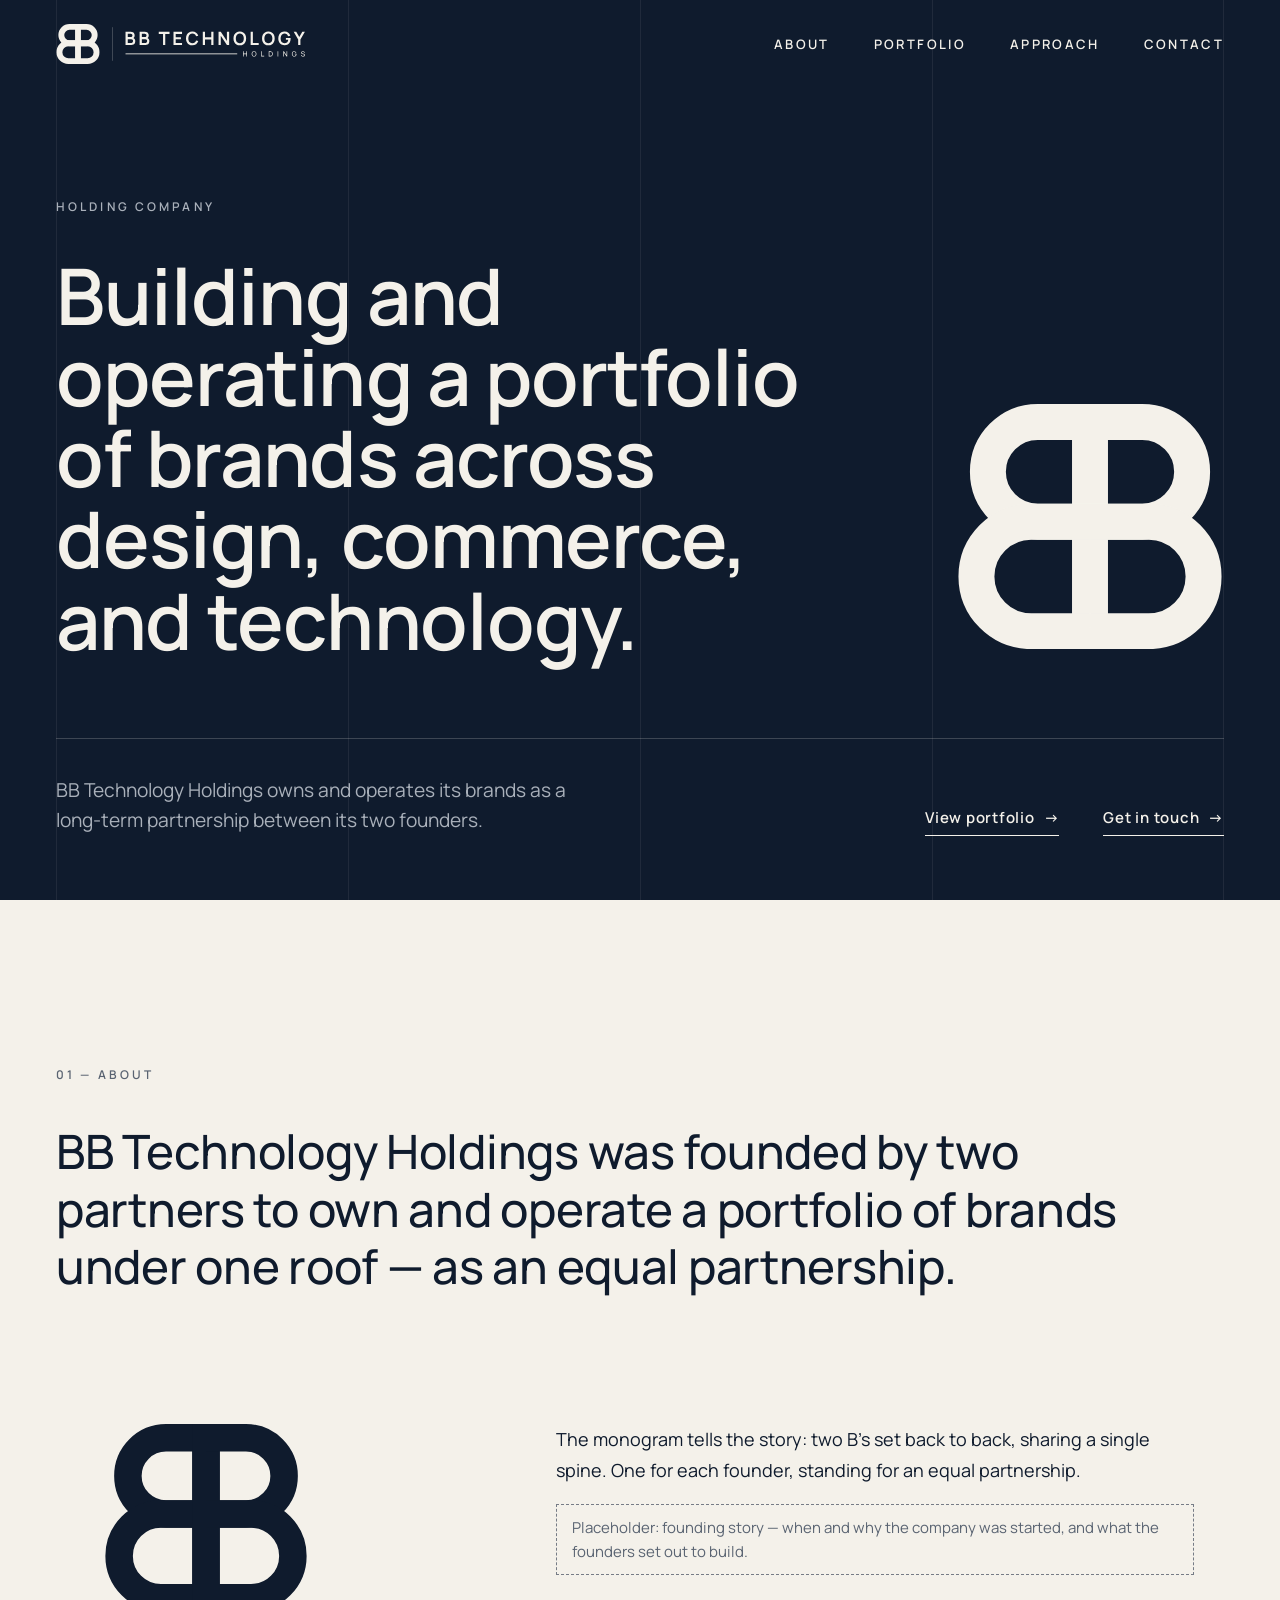
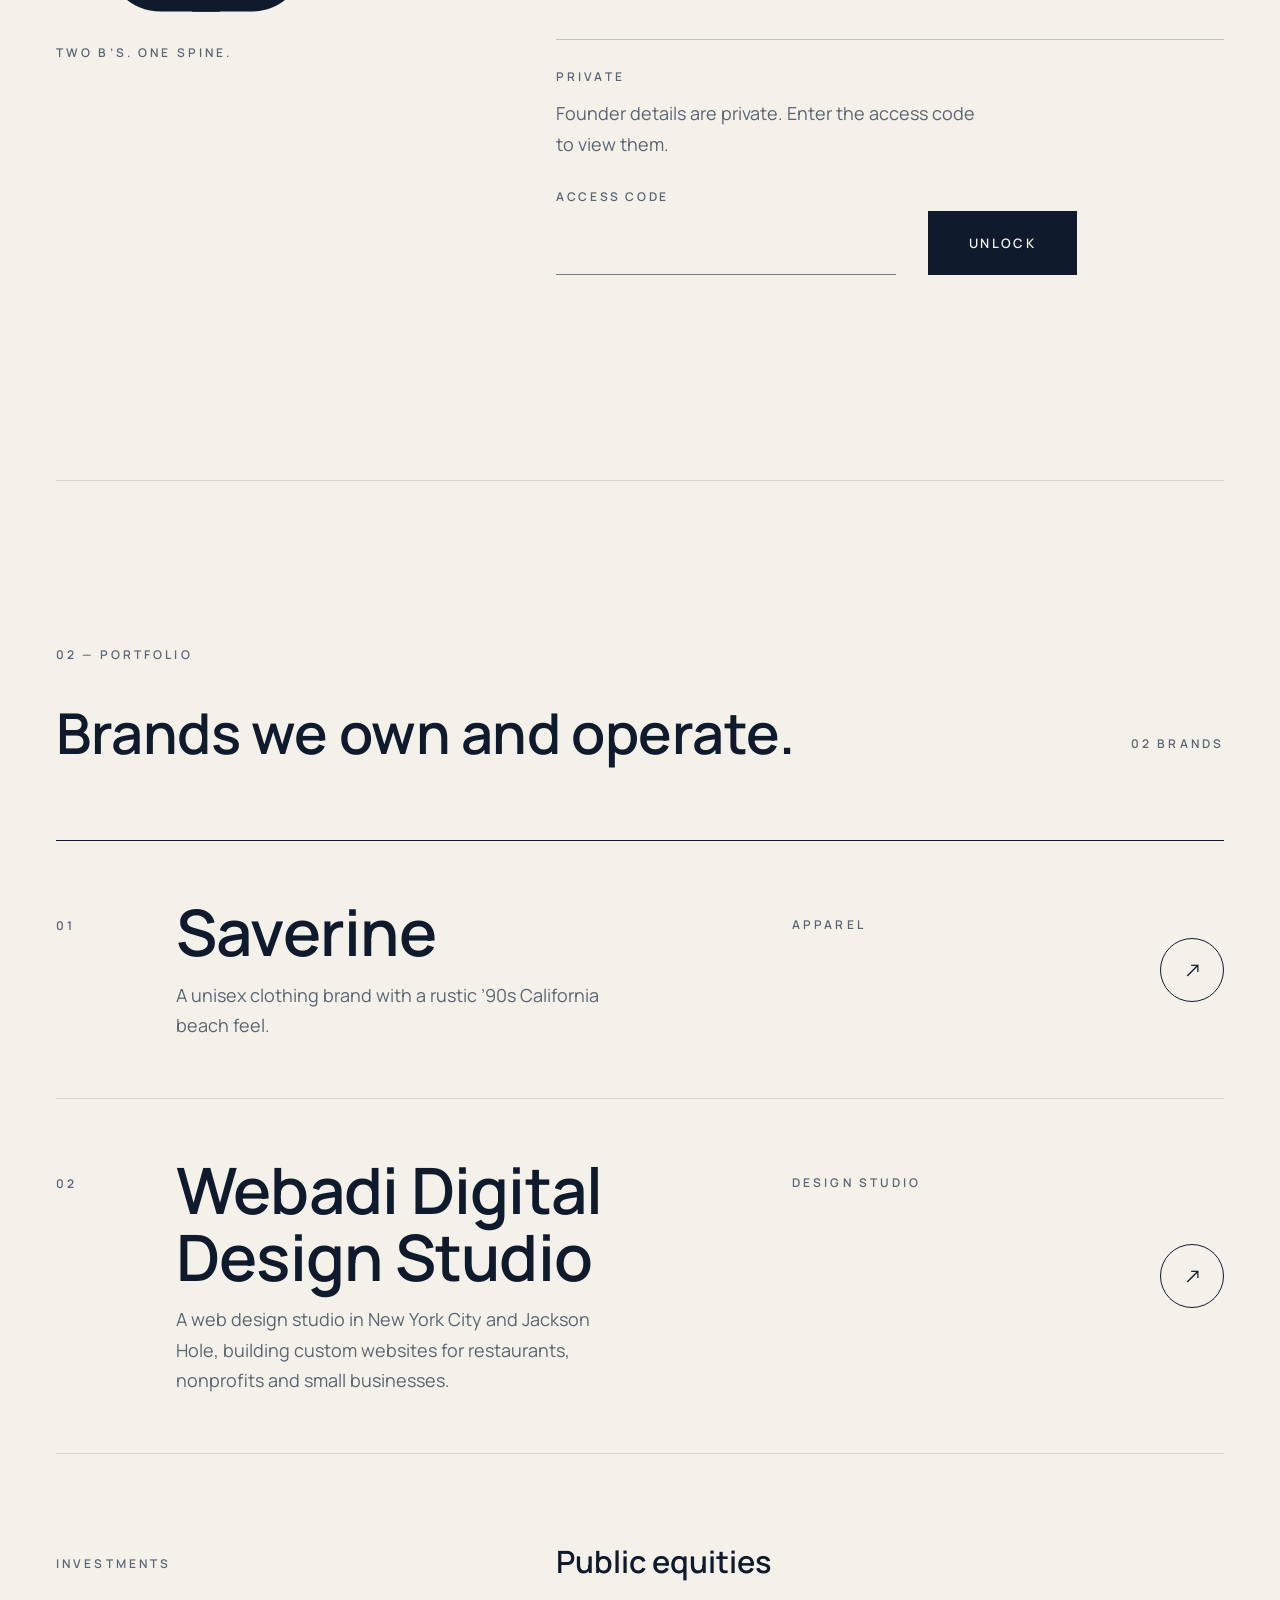
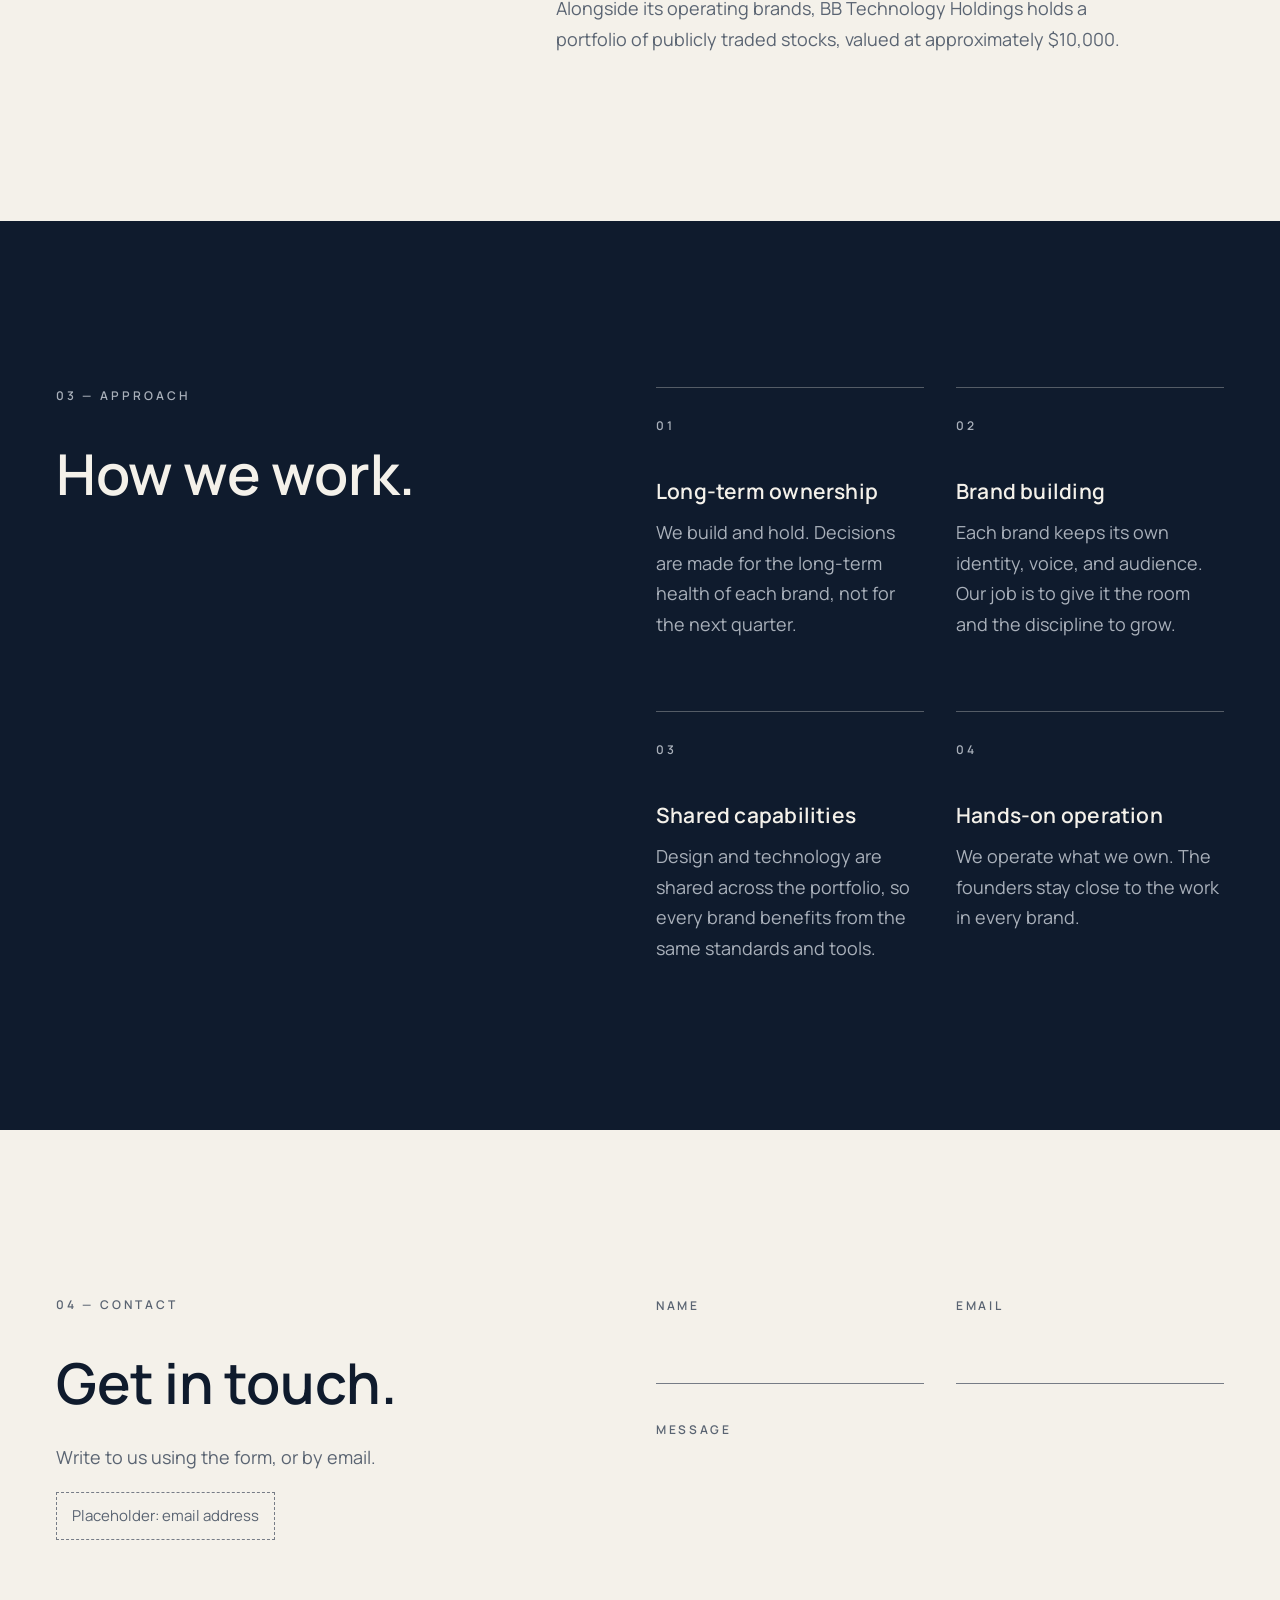
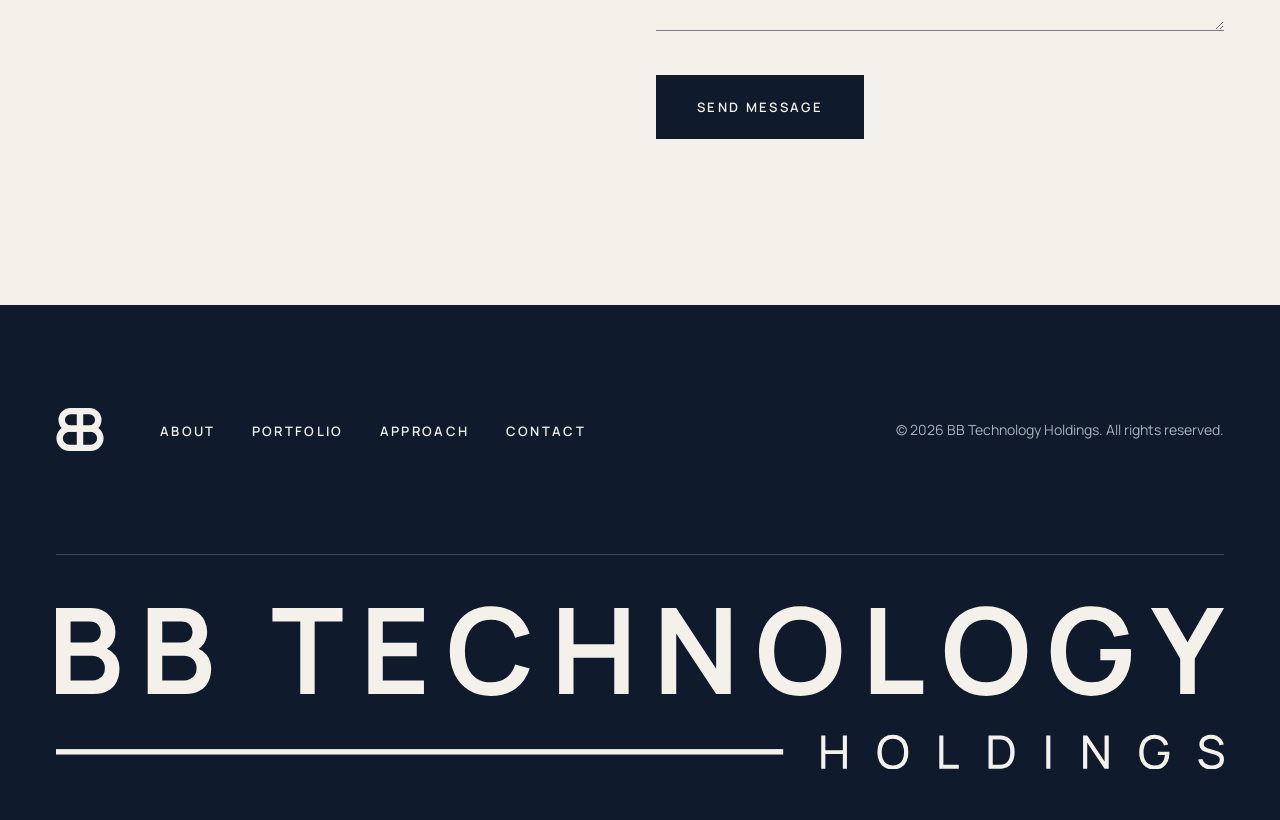
==== commit aa306d9e: "Add investments row to portfolio section Co-Authored-By: Claude Fable 5.2 <noreply@anthropic.com>" ====
--- a/index.html
+++ b/index.html
@@ -178,6 +178,15 @@
         <noscript>
           <p>Our portfolio currently includes Saverine and Webadi Digital Design Studio.</p>
         </noscript>
+
+        <!-- Investments held alongside the operating brands. Update the figure as it changes. -->
+        <div class="holding" data-reveal>
+          <p class="eyebrow">Investments</p>
+          <div>
+            <h3 class="holding__title">Public equities</h3>
+            <p class="holding__text">Alongside its operating brands, BB Technology Holdings holds a portfolio of publicly traded stocks, valued at approximately $10,000.</p>
+          </div>
+        </div>
       </div>
     </section>
 
--- a/css/styles.css
+++ b/css/styles.css
@@ -1313,3 +1313,39 @@
     transform: scaleX(1);
   }
 }
+
+/* ---------- Investments row ---------- */
+
+.holding {
+  display: grid;
+  gap: 16px;
+  margin-top: clamp(56px, 7vw, 96px);
+}
+
+.holding__title {
+  font-size: clamp(1.5rem, 2.4vw, 2rem);
+  line-height: 1.15;
+  letter-spacing: 0;
+}
+
+.holding__text {
+  max-width: 52ch;
+  margin-top: 14px;
+  color: var(--muted);
+}
+
+@media (min-width: 900px) {
+  .holding {
+    grid-template-columns: repeat(12, minmax(0, 1fr));
+    column-gap: 32px;
+  }
+
+  .holding > .eyebrow {
+    grid-column: 1 / span 4;
+    padding-top: 0.9em;
+  }
+
+  .holding > div {
+    grid-column: 6 / -1;
+  }
+}
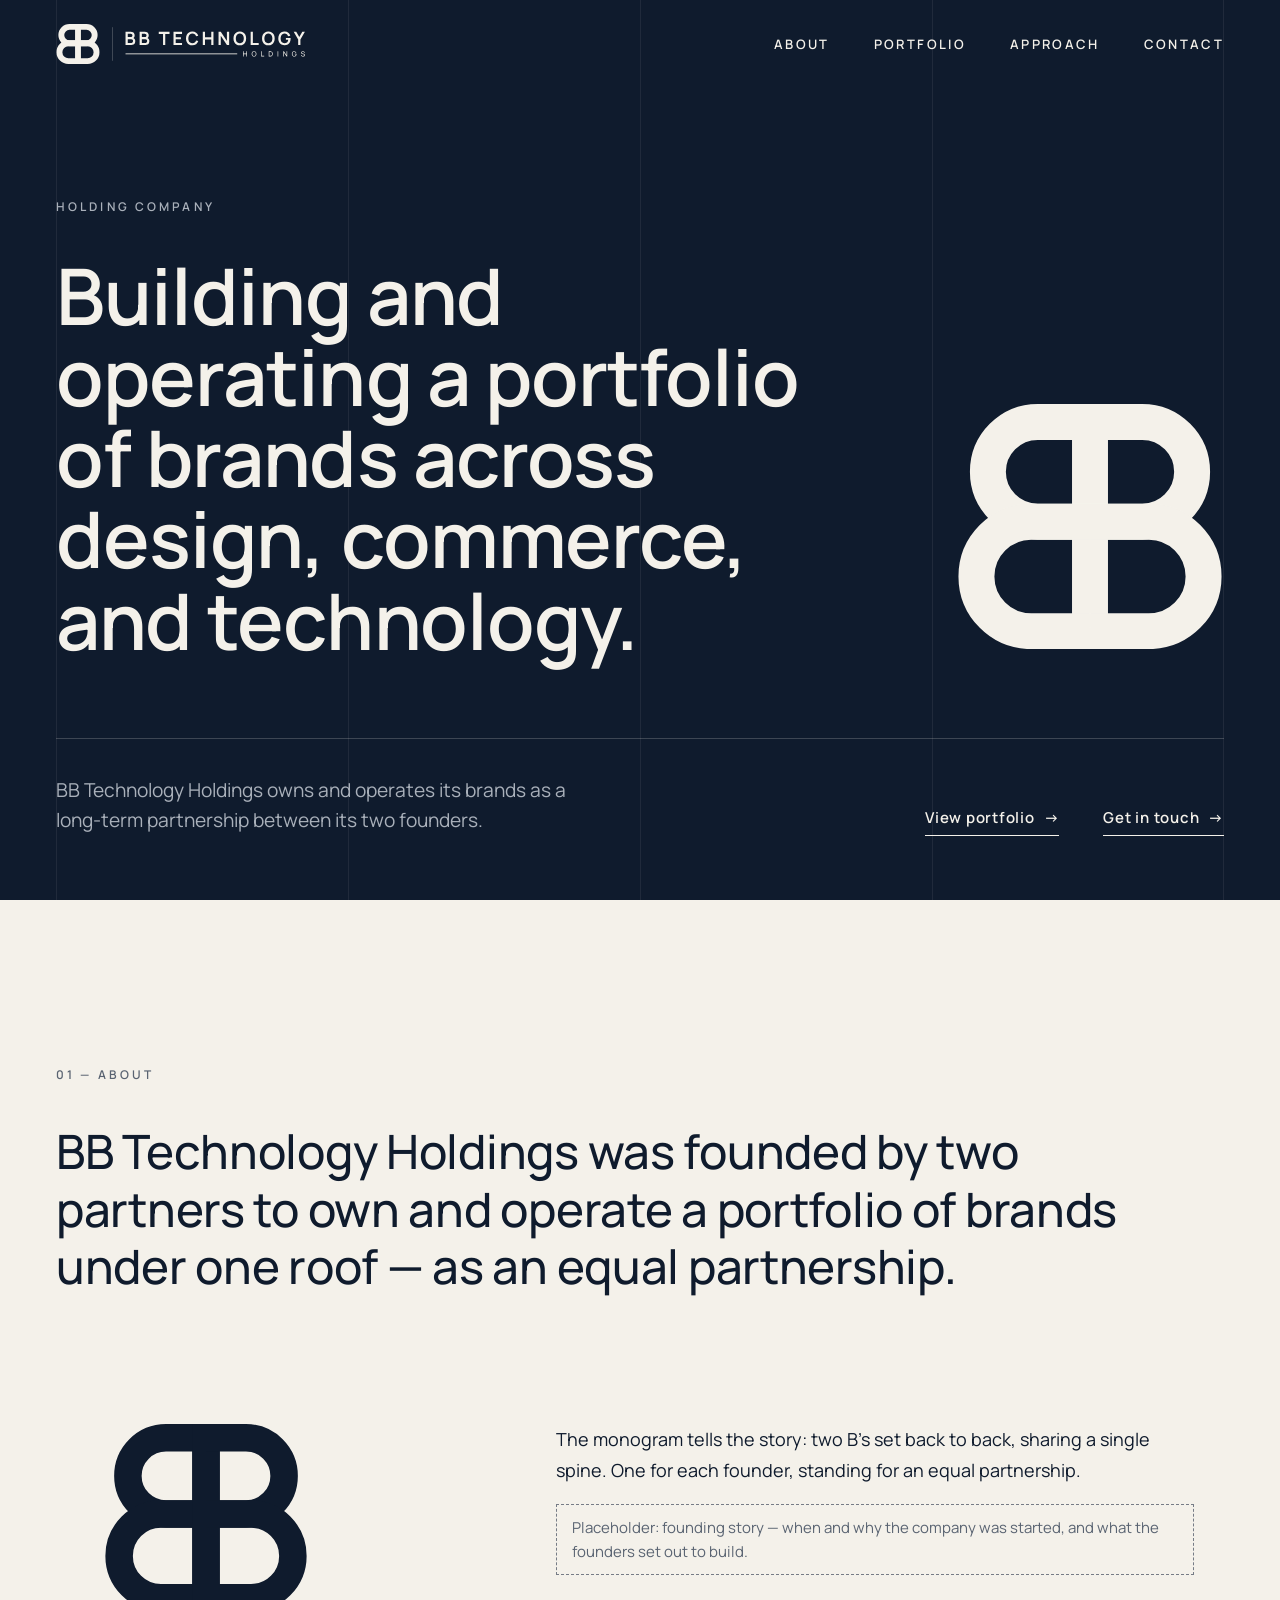
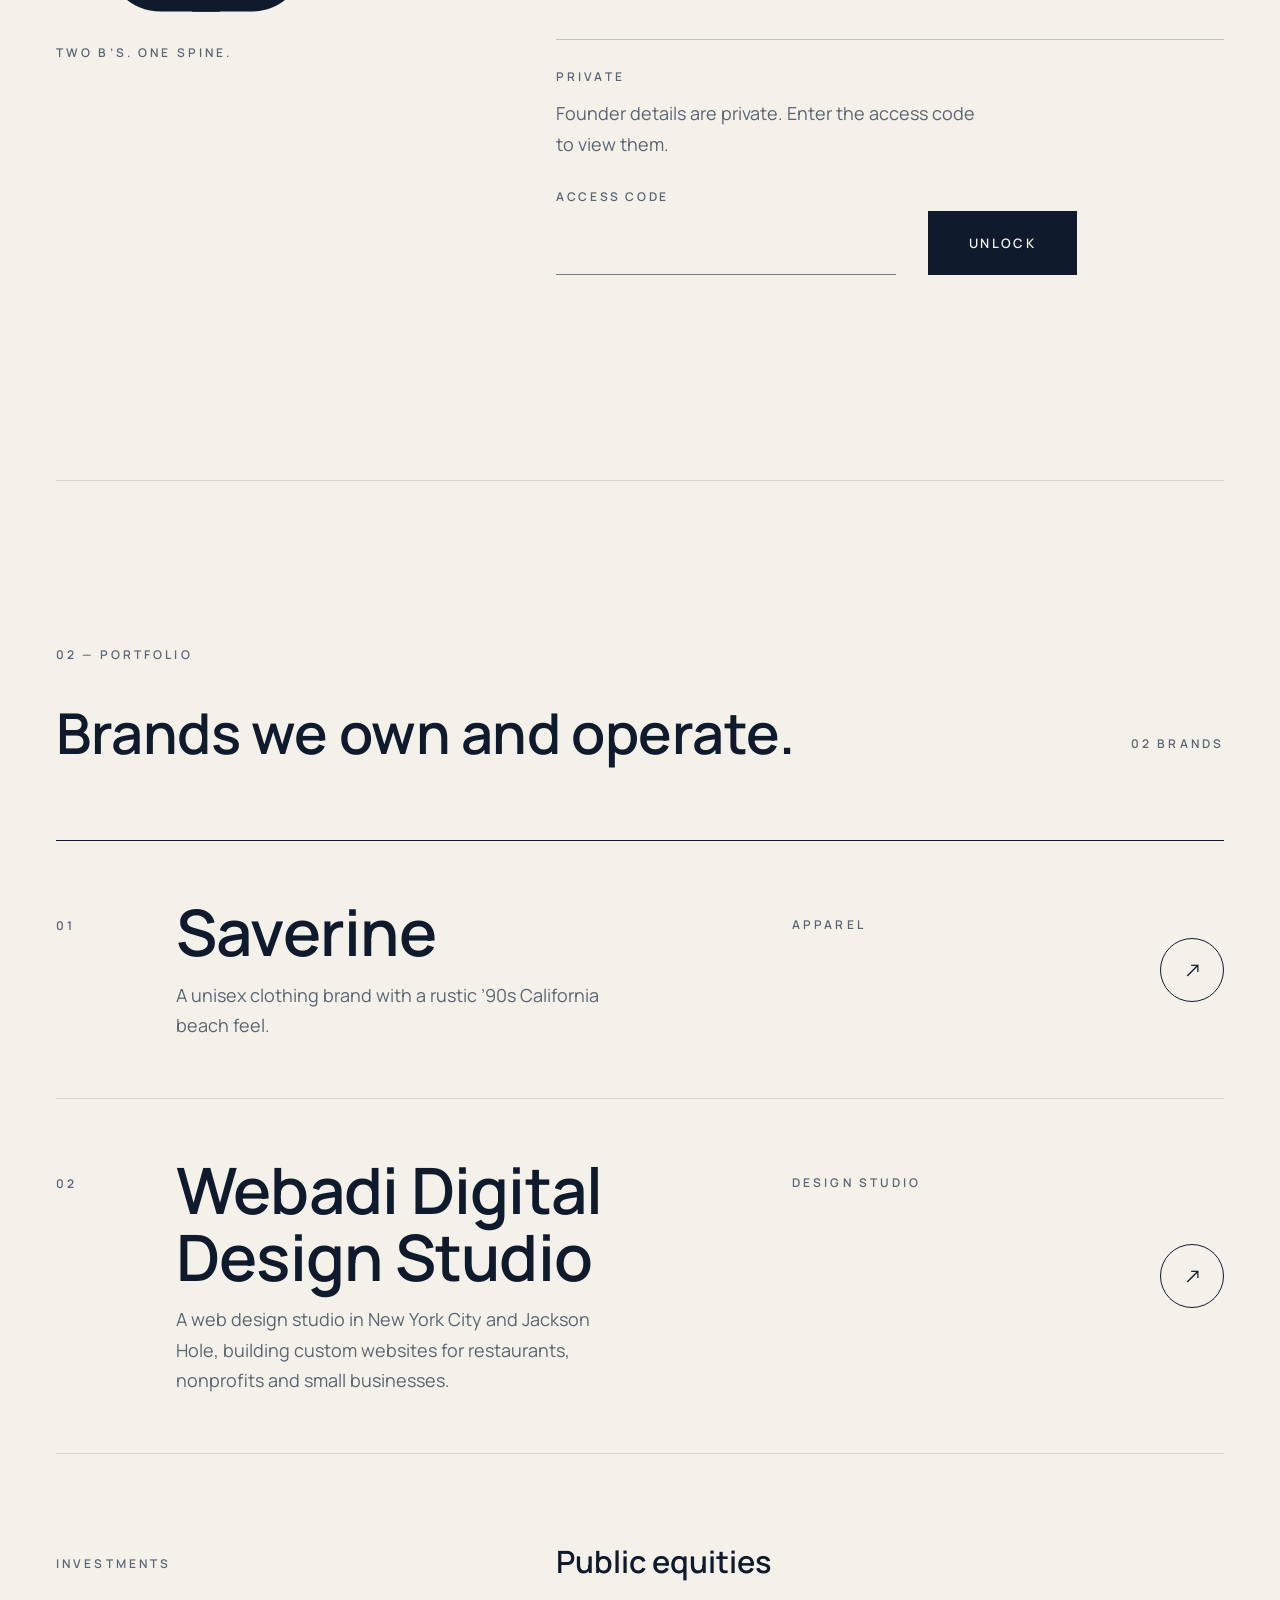
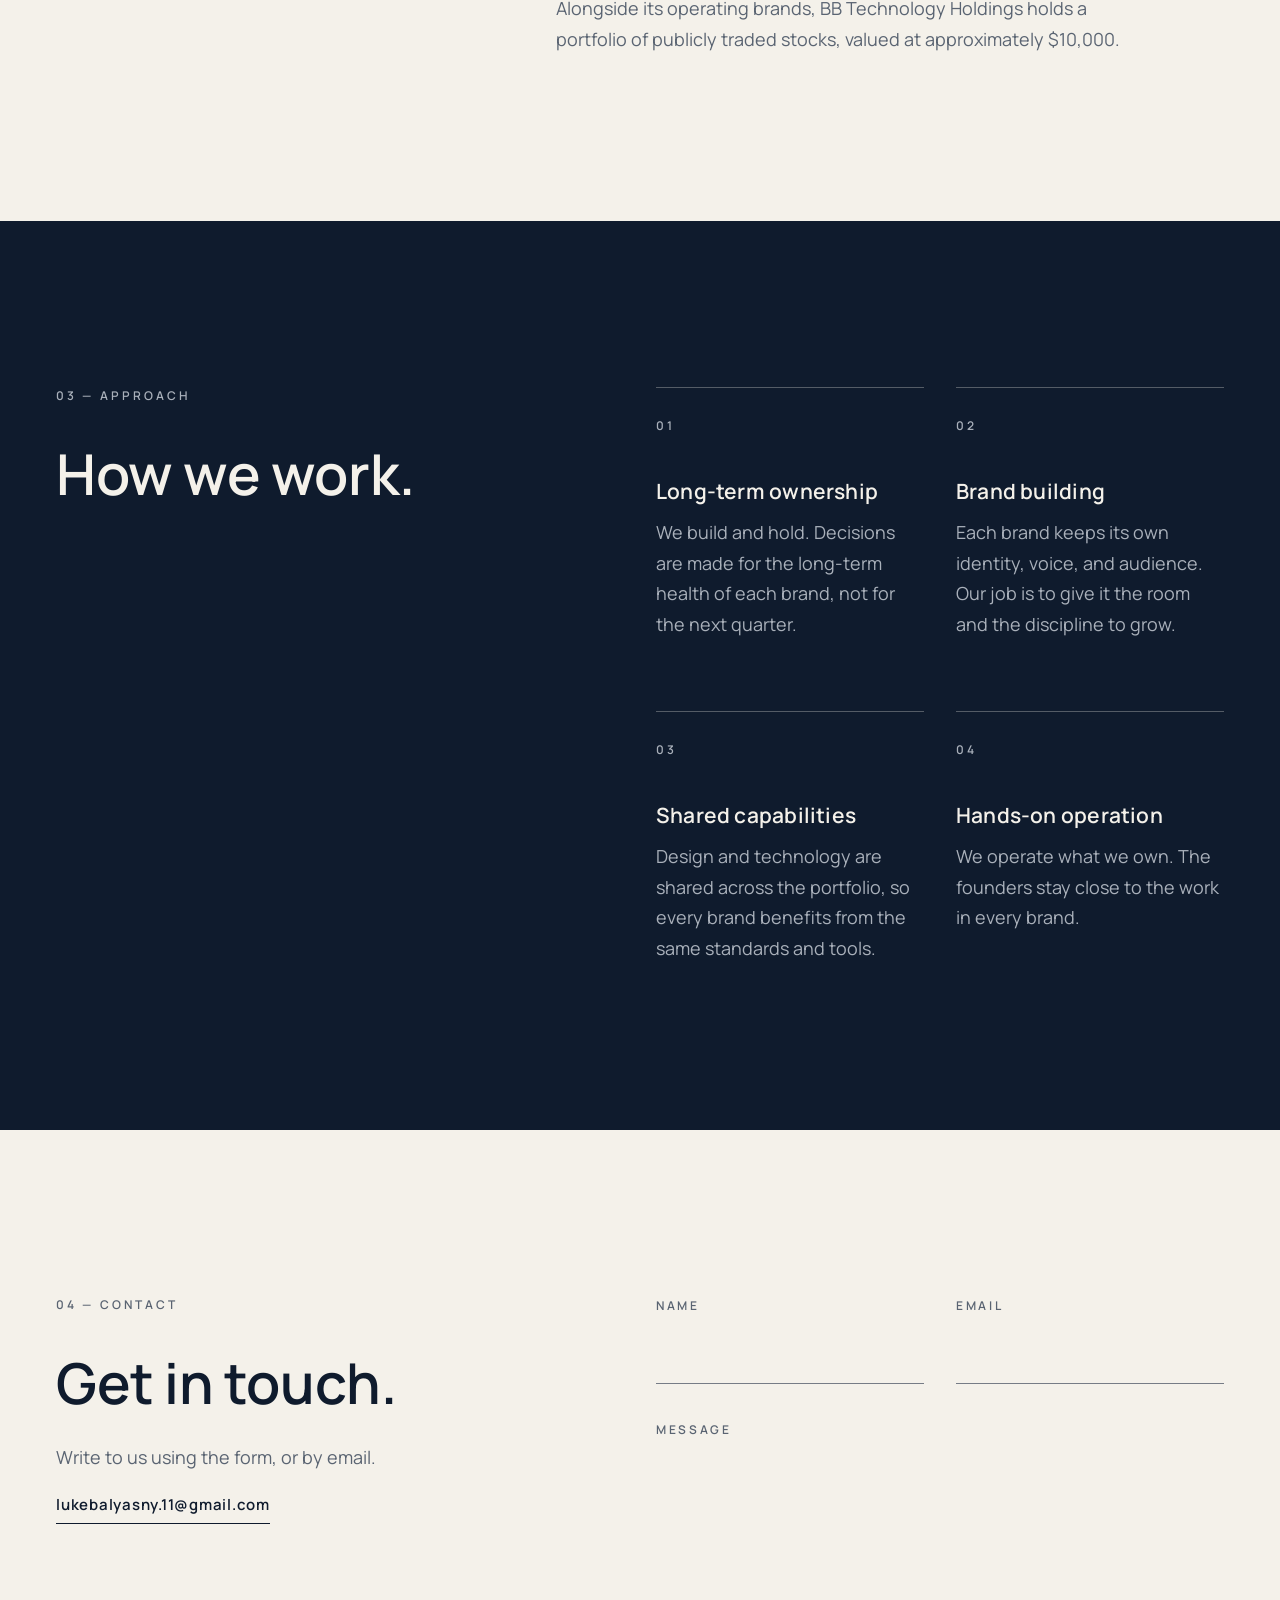
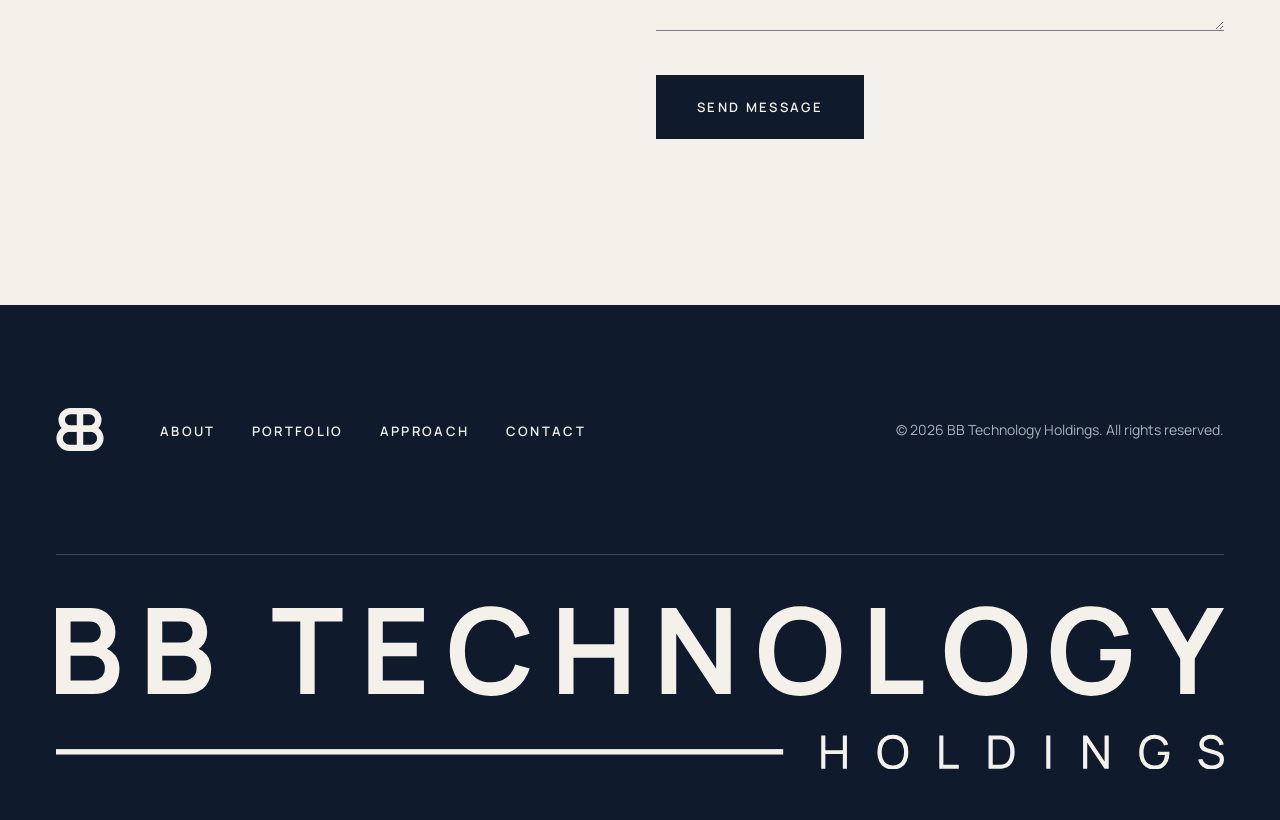
==== commit 0265903c: "Add contact email address Co-Authored-By: Claude Fable 5.2 <noreply@anthropic.com>" ====
--- a/index.html
+++ b/index.html
@@ -237,9 +237,7 @@
           <h2 id="contact-title" data-split data-reveal="trigger">Get in touch.</h2>
           <div data-reveal>
             <p class="section__note">Write to us using the form, or by email.</p>
-            <!-- TODO: replace with the real address, e.g.
-                 <a class="text-link" href="mailto:hello@yourdomain.com">hello@yourdomain.com</a> -->
-            <p class="placeholder">Placeholder: email address</p>
+            <p><a class="text-link" href="mailto:lukebalyasny.11@gmail.com">lukebalyasny.11@gmail.com</a></p>
           </div>
         </header>
         <div class="section__body">
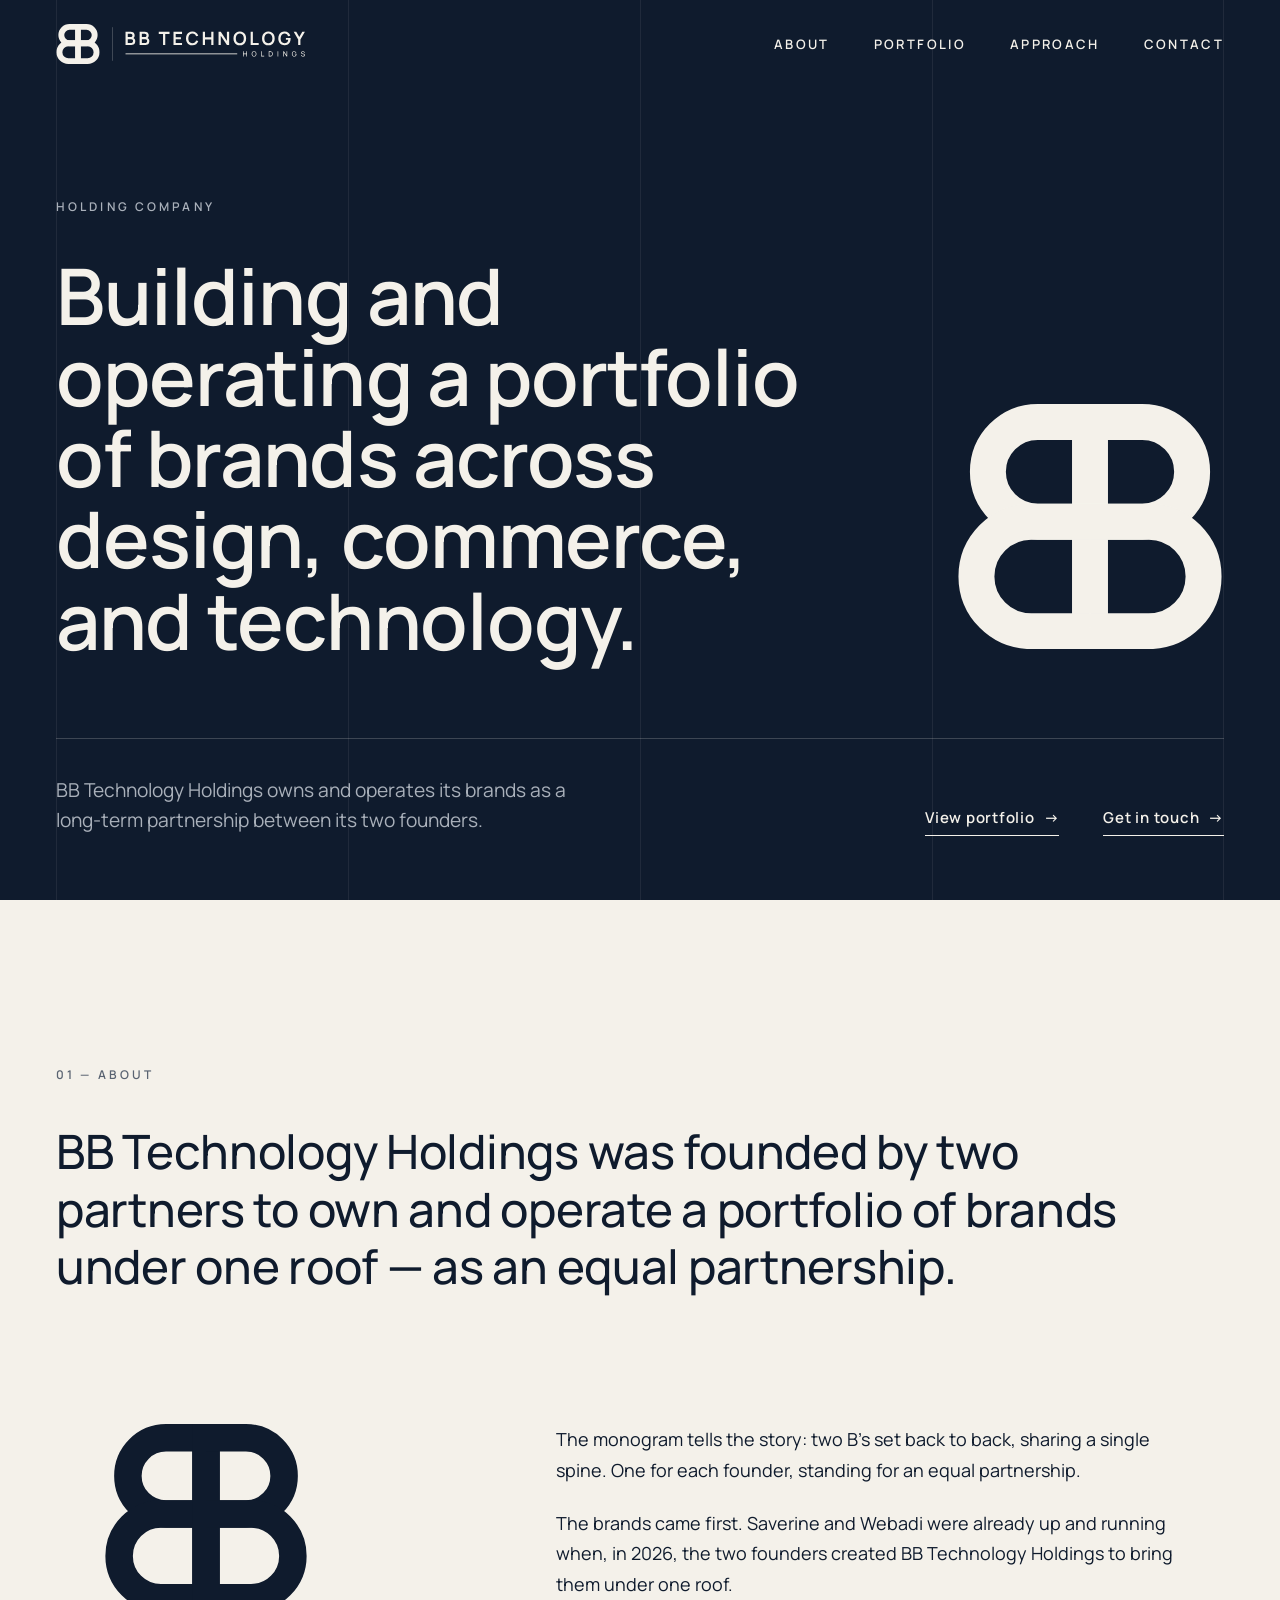
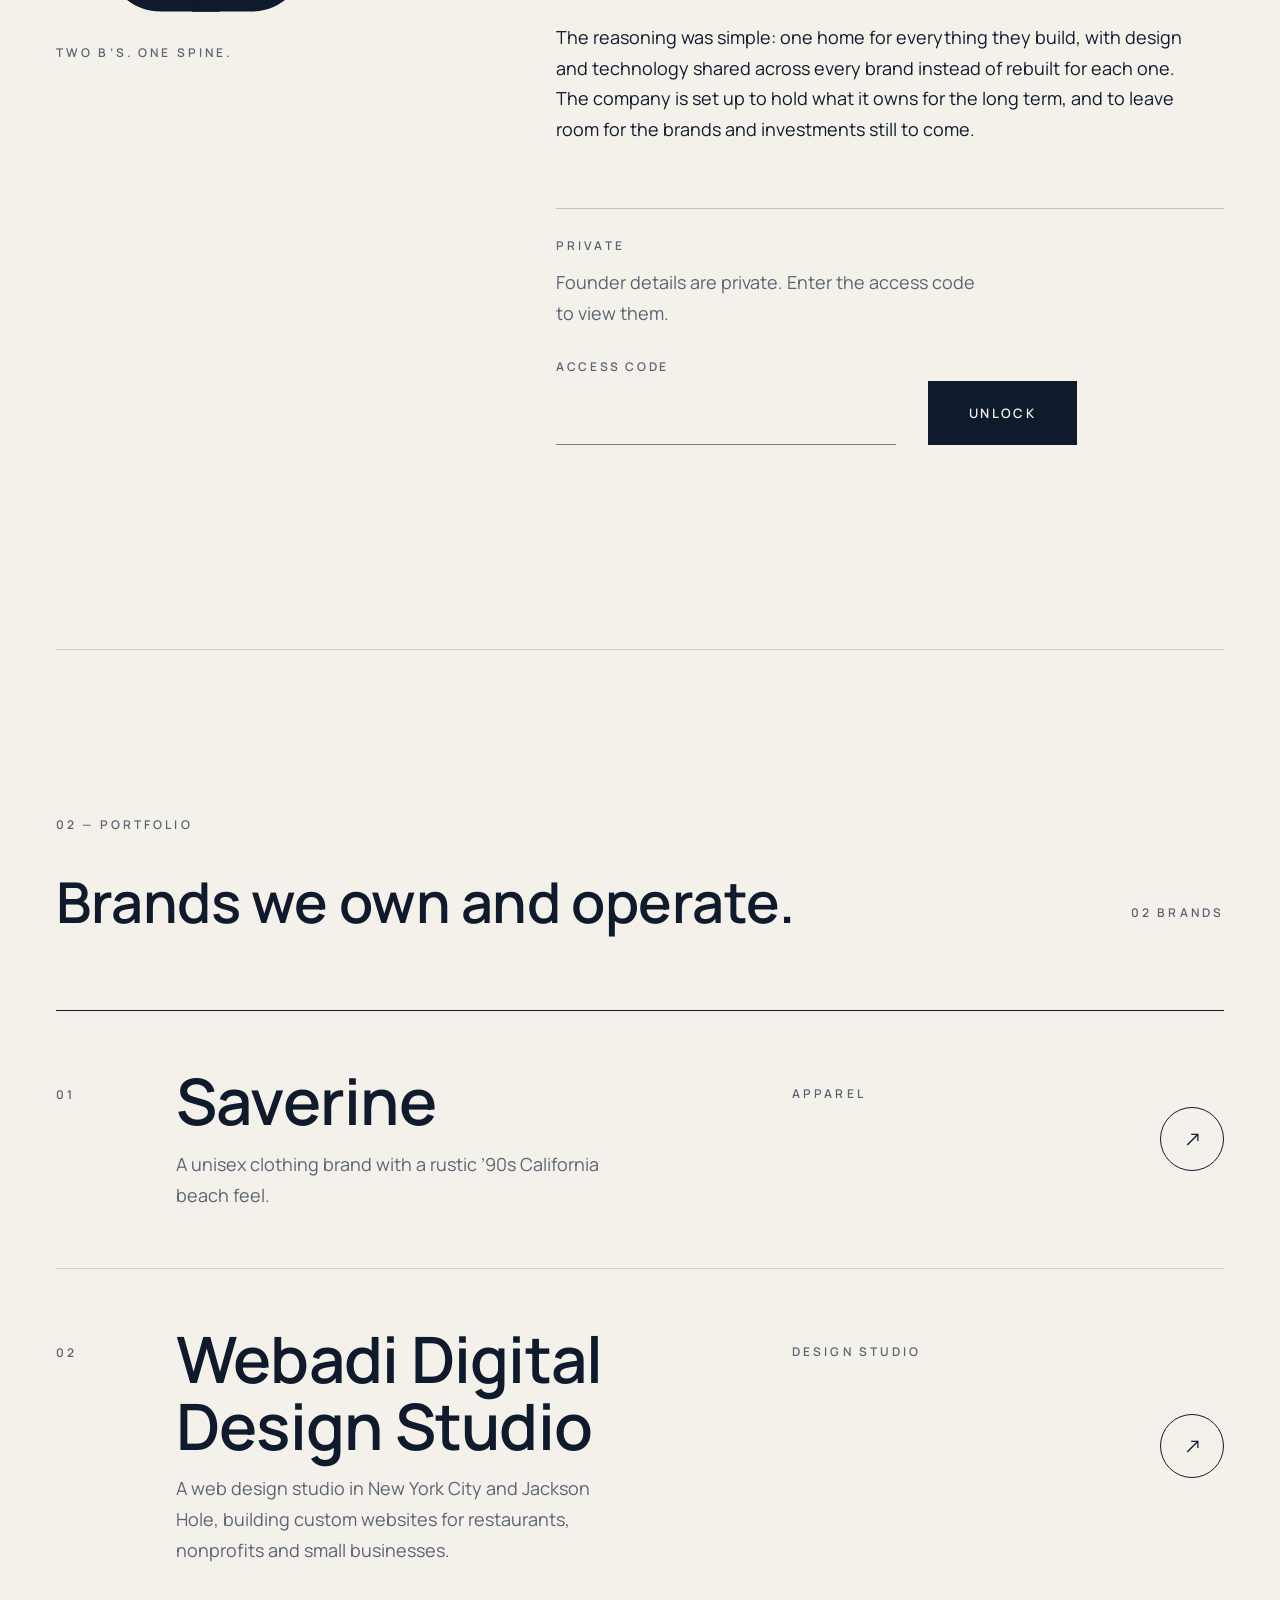
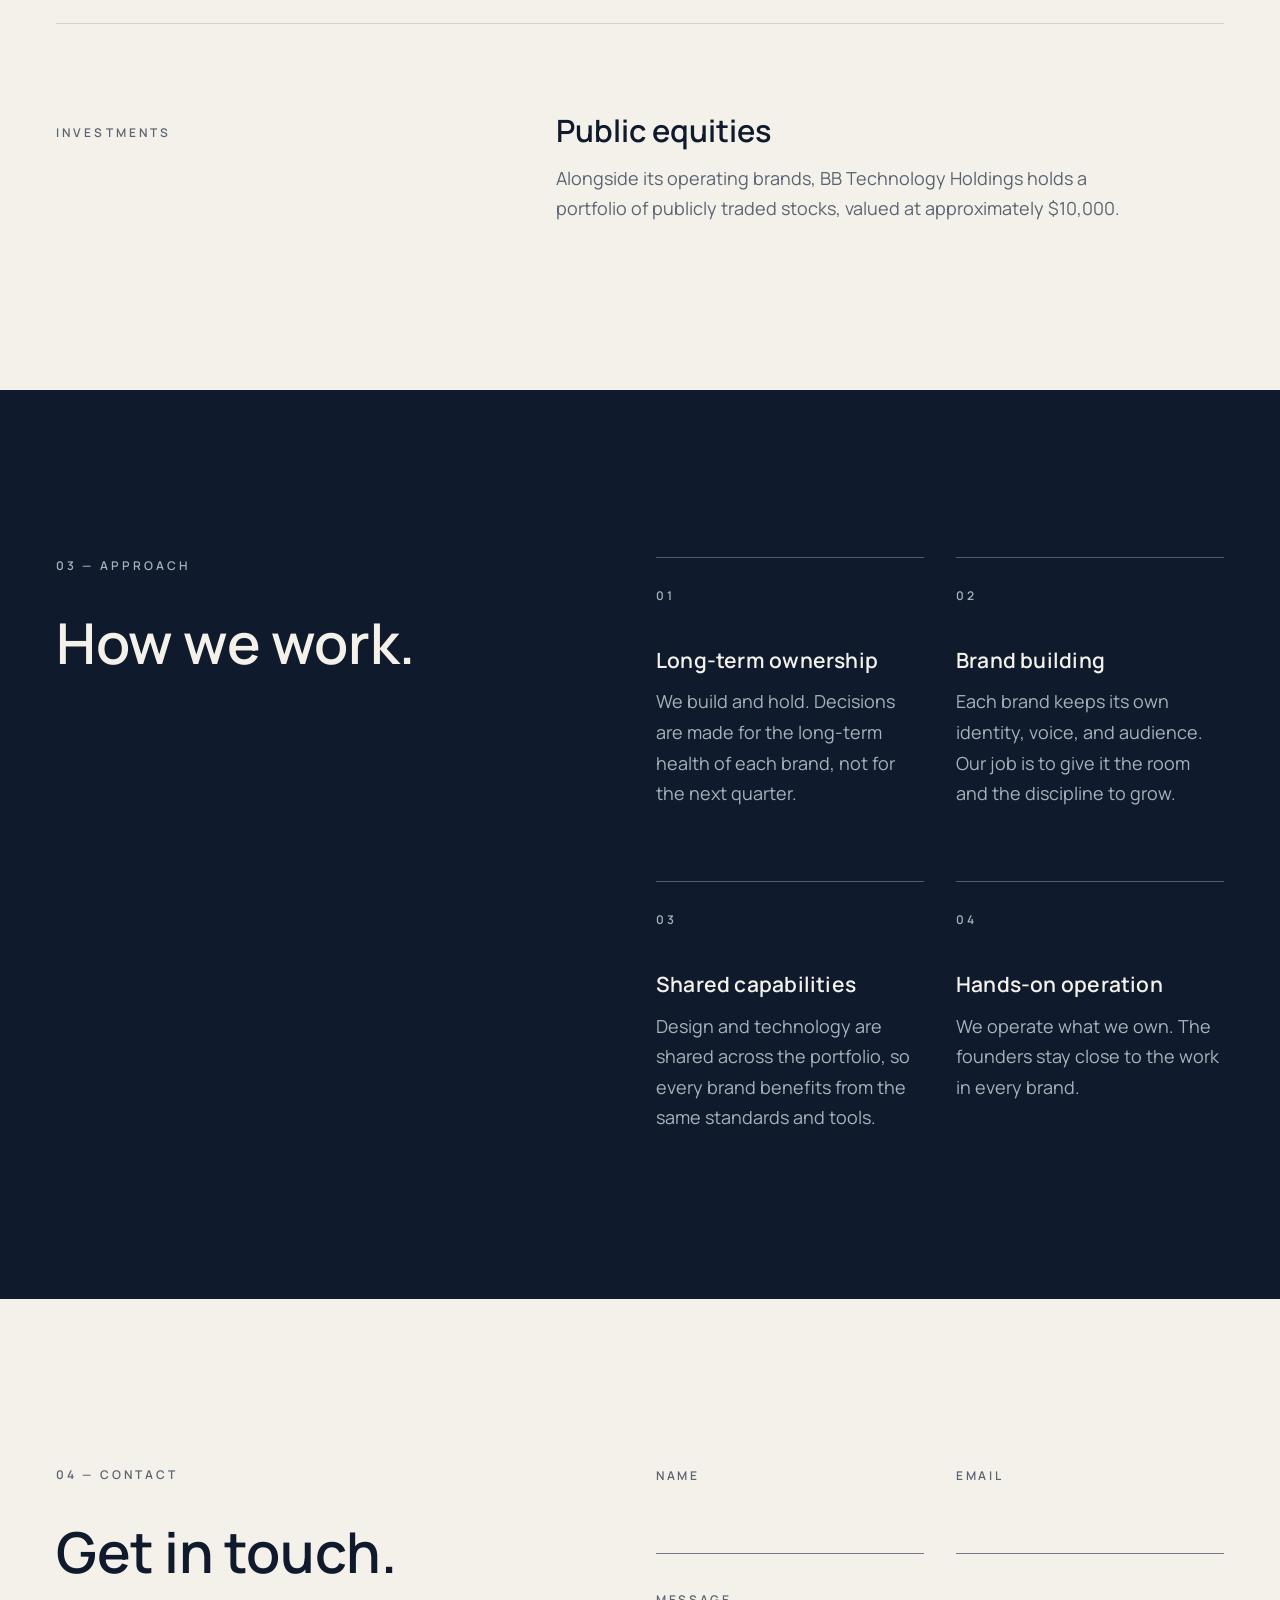
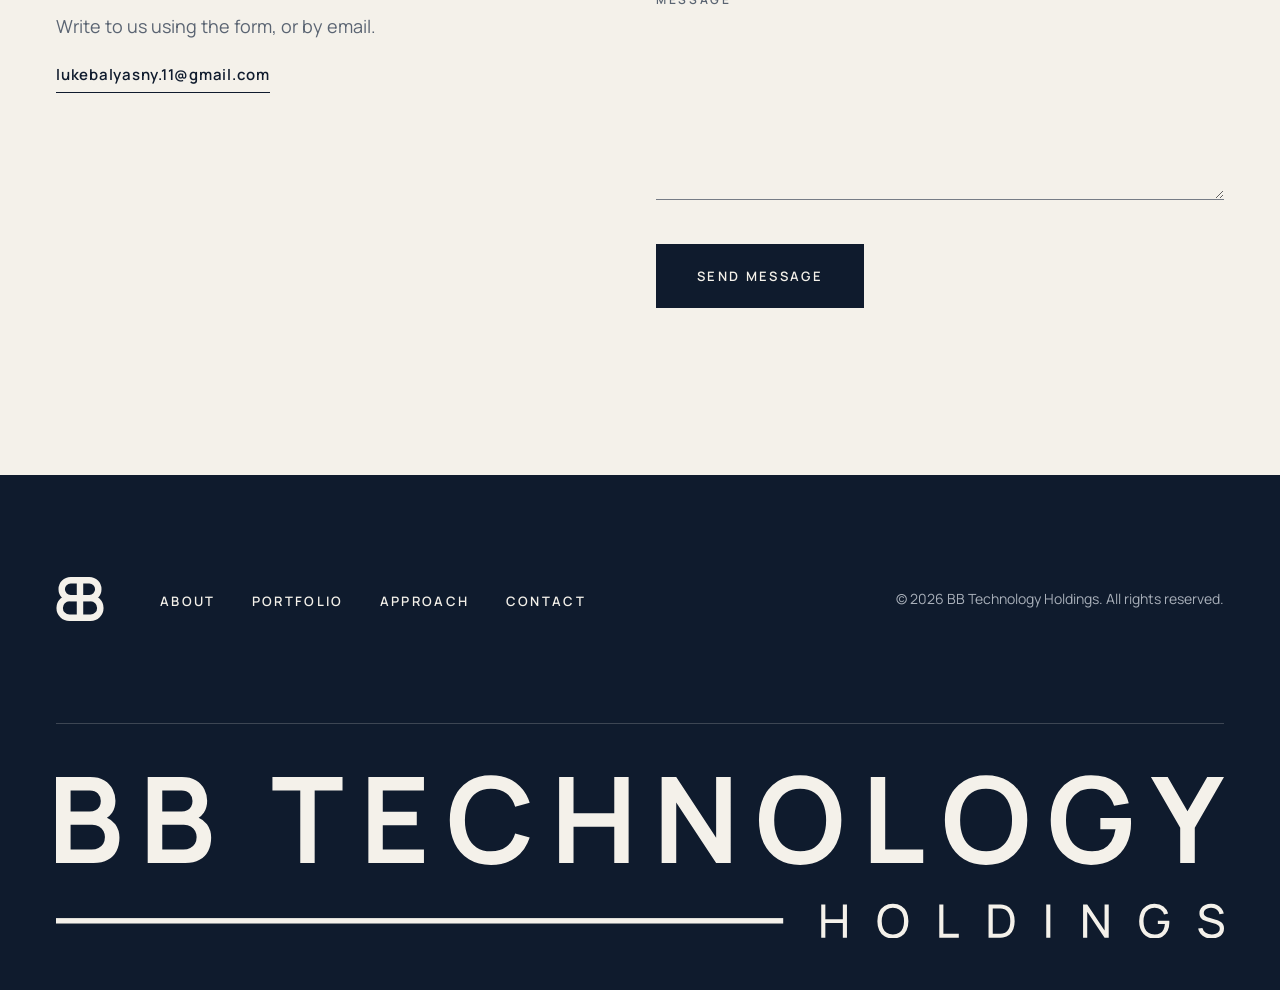
==== commit 1ee51663: "Add founding story Co-Authored-By: Claude Fable 5.2 <noreply@anthropic.com>" ====
--- a/index.html
+++ b/index.html
@@ -123,8 +123,8 @@
           <div class="about__body">
             <div class="prose" data-reveal>
               <p>The monogram tells the story: two B’s set back to back, sharing a single spine. One for each founder, standing for an equal partnership.</p>
-              <!-- TODO: replace with the real founding story (when, where, why) -->
-              <p class="placeholder">Placeholder: founding story — when and why the company was started, and what the founders set out to build.</p>
+              <p>The brands came first. Saverine and Webadi were already up and running when, in 2026, the two founders created BB Technology Holdings to bring them under one roof.</p>
+              <p>The reasoning was simple: one home for everything they build, with design and technology shared across every brand instead of rebuilt for each one. The company is set up to hold what it owns for the long term, and to leave room for the brands and investments still to come.</p>
             </div>
 
             <!-- Founder names and bios are filled in from js/bios.js after unlocking -->
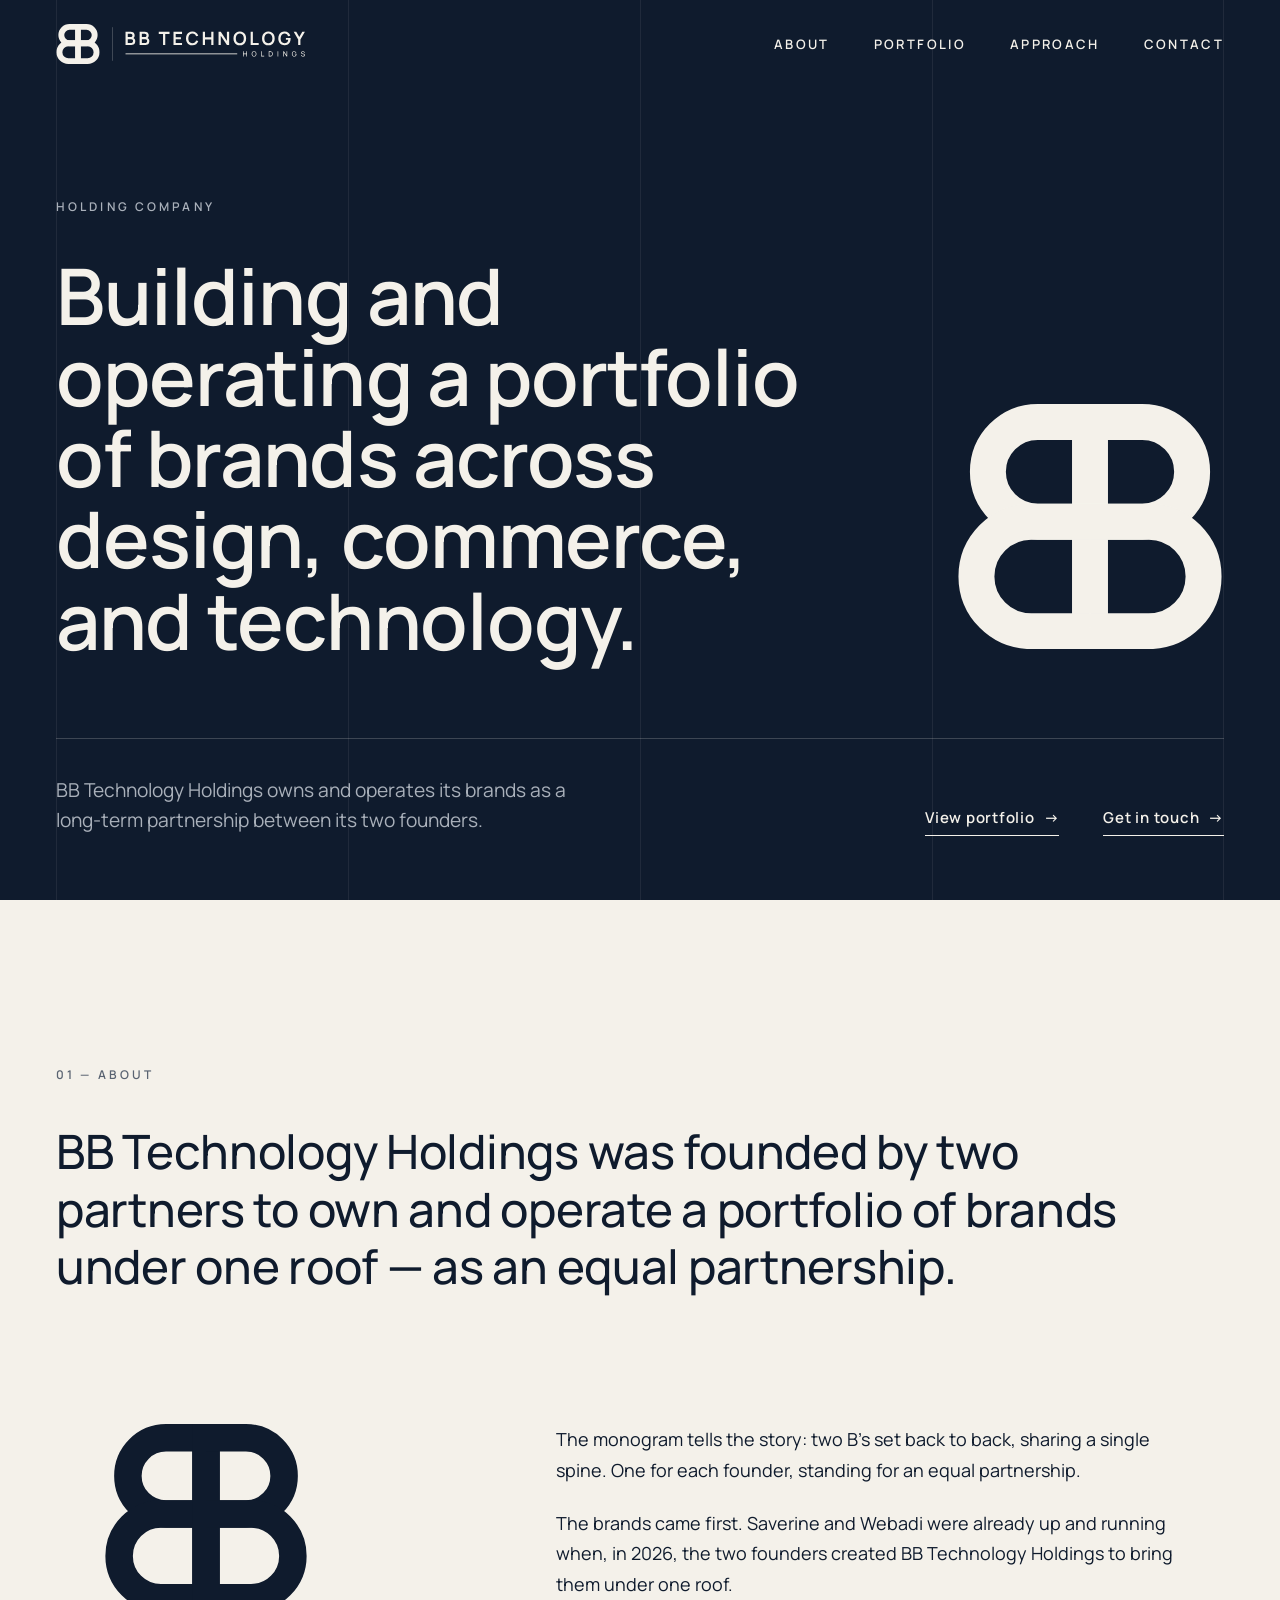
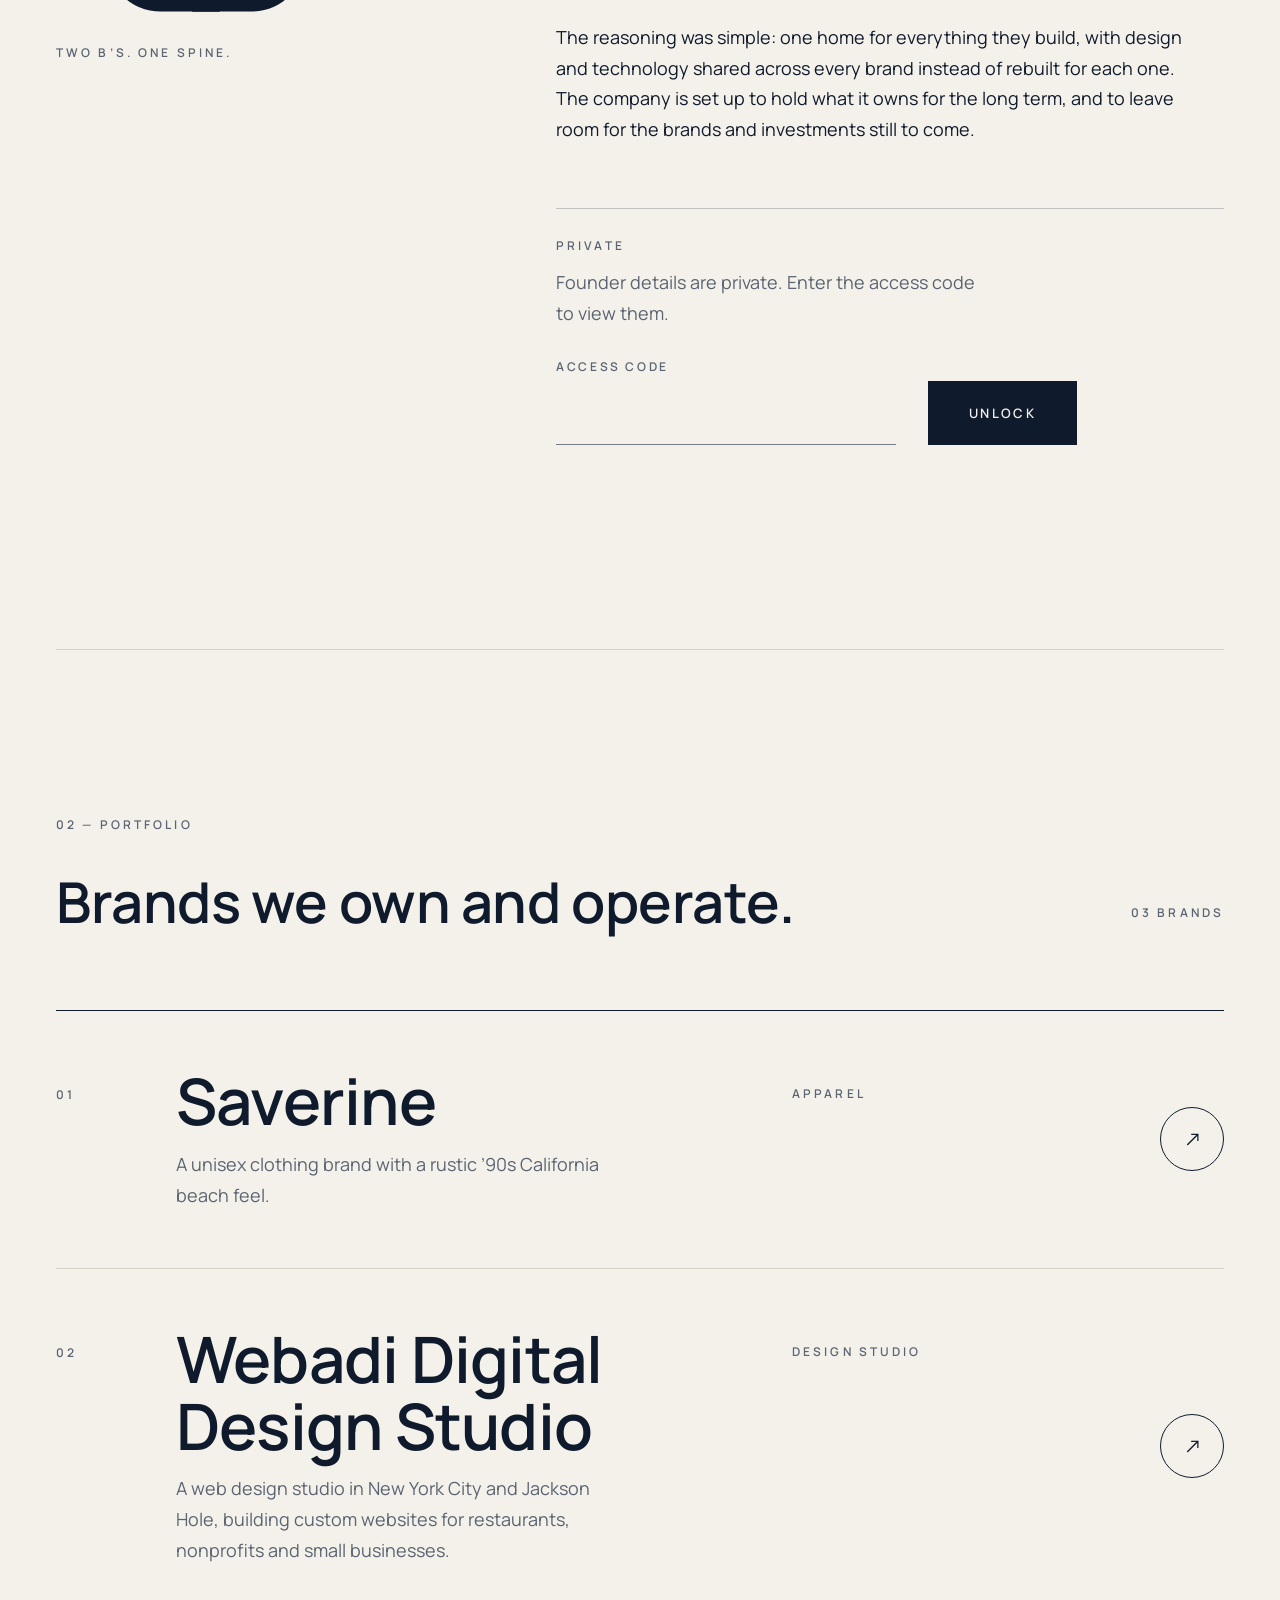
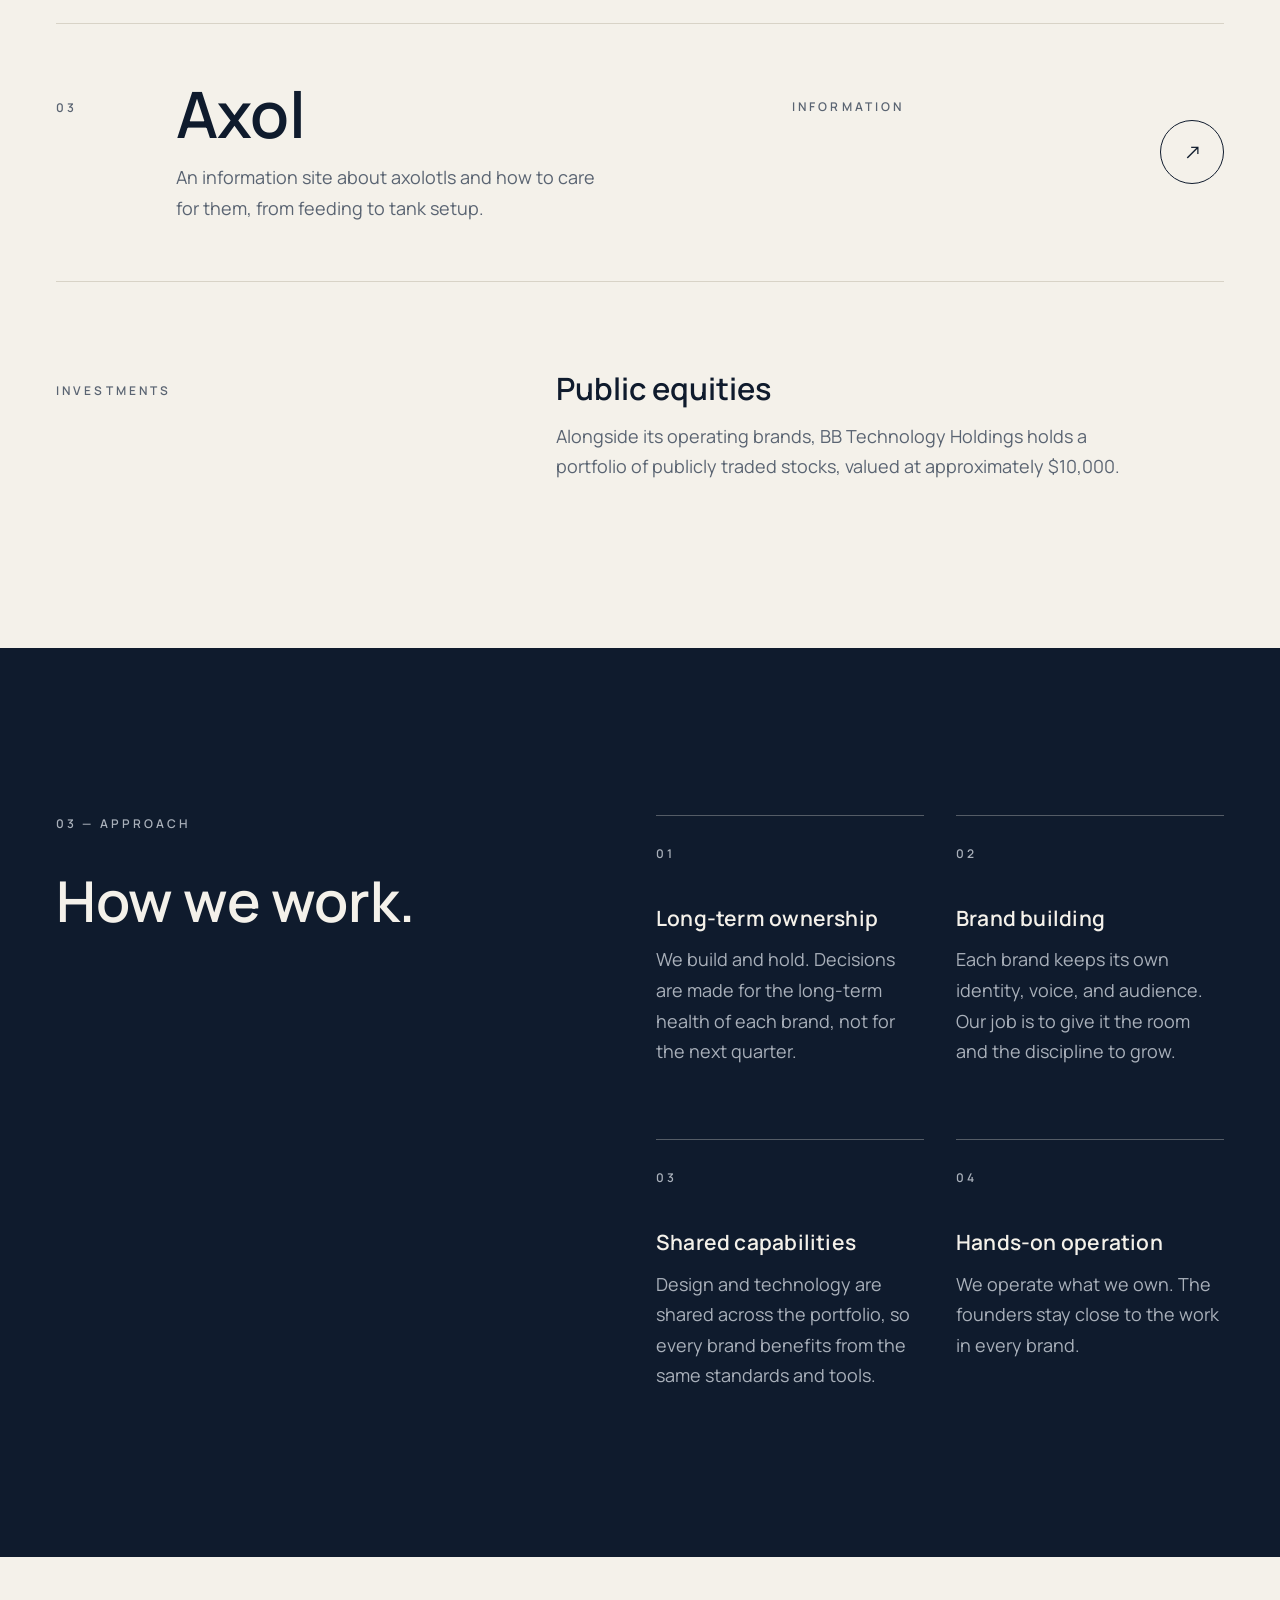
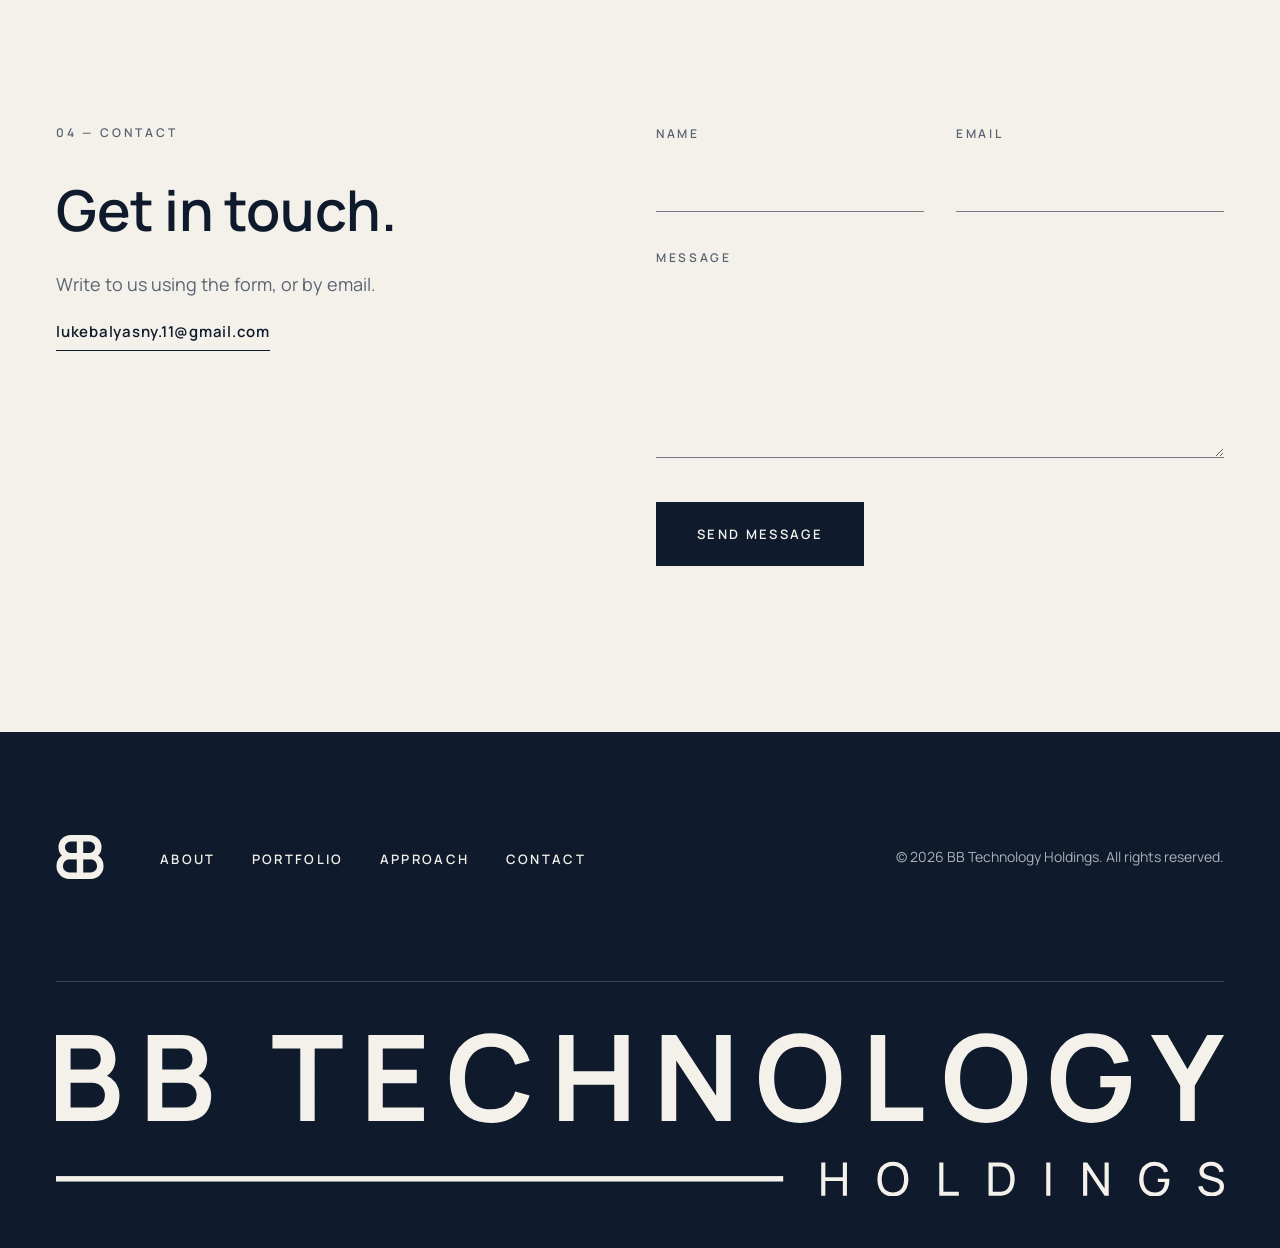
==== commit 7740da6b: "Add Axol to portfolio Co-Authored-By: Claude Fable 5.2 <noreply@anthropic.com>" ====
--- a/index.html
+++ b/index.html
@@ -176,7 +176,7 @@
         <!-- Rows are rendered from js/brands.js -->
         <ul id="portfolio-grid" class="brands" role="list"></ul>
         <noscript>
-          <p>Our portfolio currently includes Saverine and Webadi Digital Design Studio.</p>
+          <p>Our portfolio currently includes Saverine, Webadi Digital Design Studio and Axol.</p>
         </noscript>
 
         <!-- Investments held alongside the operating brands. Update the figure as it changes. -->
--- a/css/styles.css
+++ b/css/styles.css
@@ -1243,8 +1243,9 @@
 }
 
 .founder__bio {
-  max-width: 40ch;
+  max-width: 44ch;
   color: var(--muted);
+  white-space: pre-line;
 }
 
 /* ---------- Private bios gate ---------- */
@@ -1349,3 +1350,10 @@
     grid-column: 6 / -1;
   }
 }
+
+/* Keep founder names level when one role line wraps */
+@media (min-width: 600px) {
+  .founder .eyebrow {
+    min-height: 3em;
+  }
+}
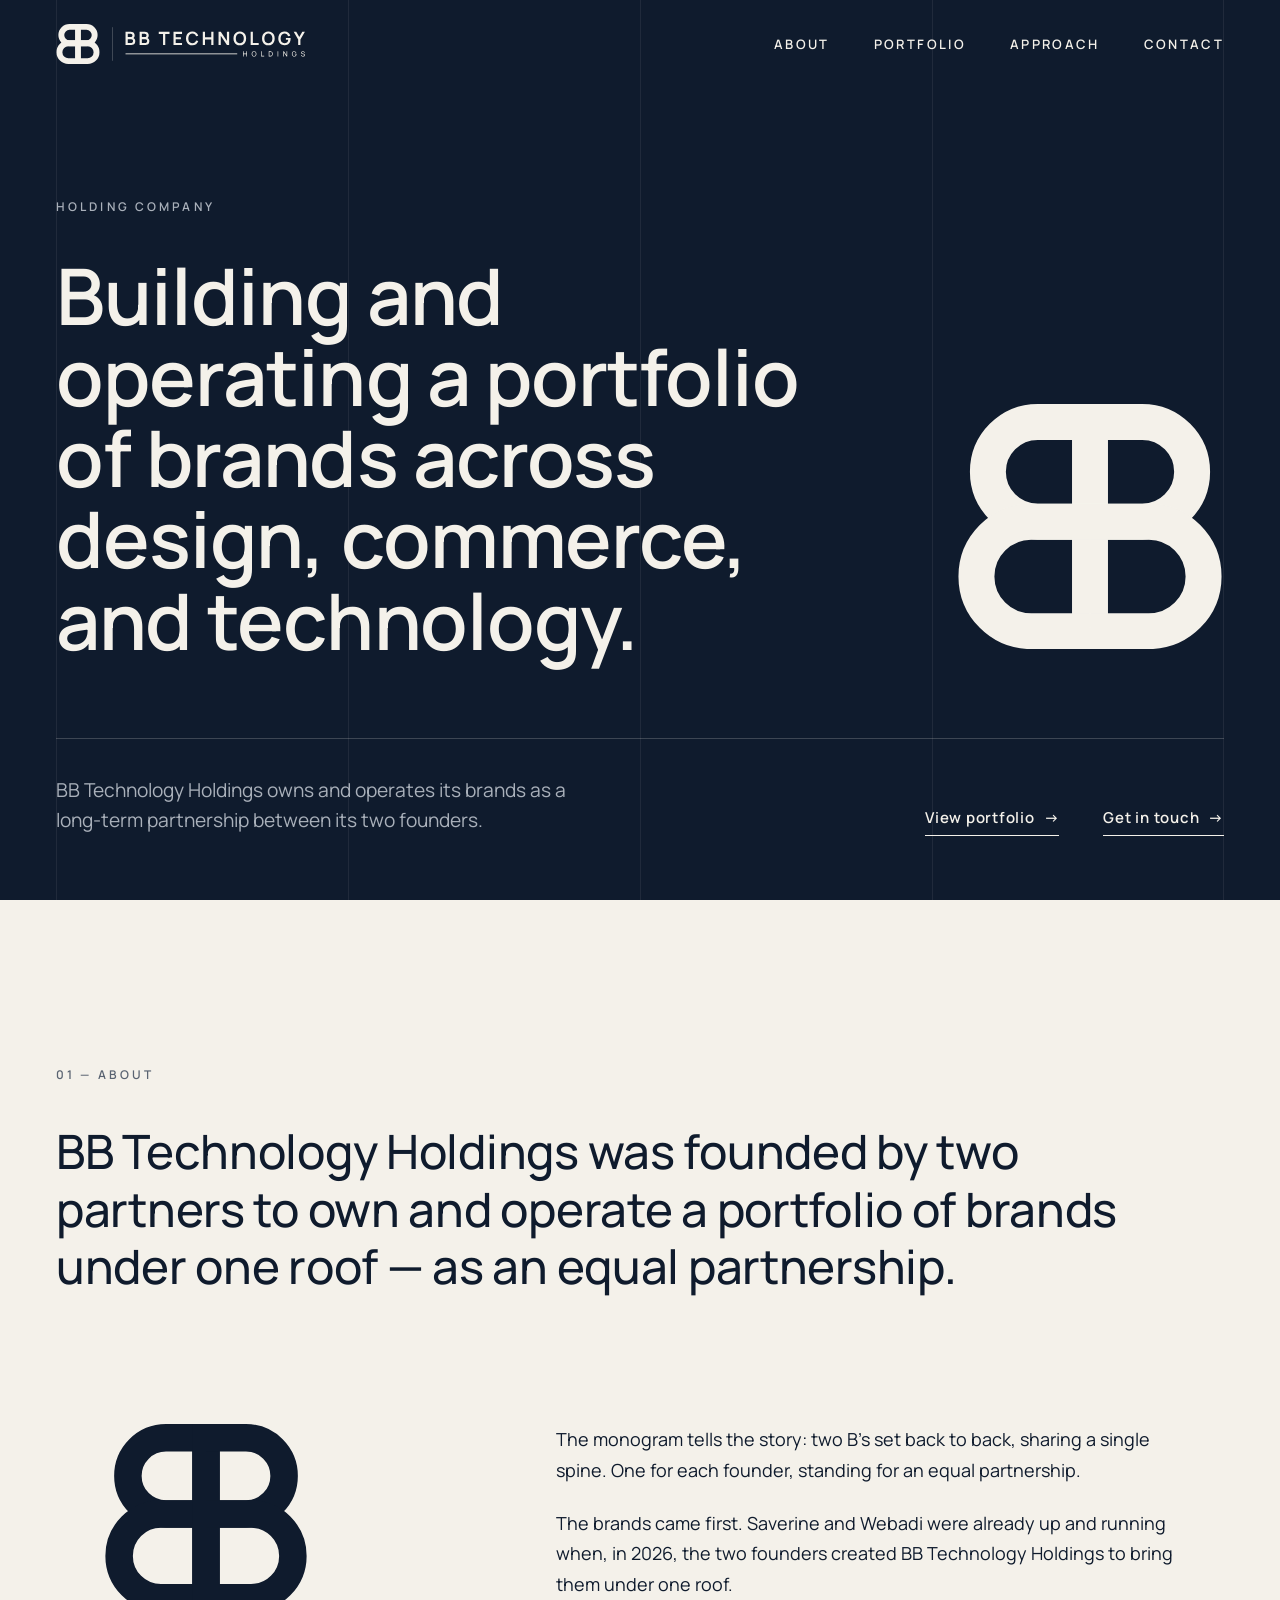
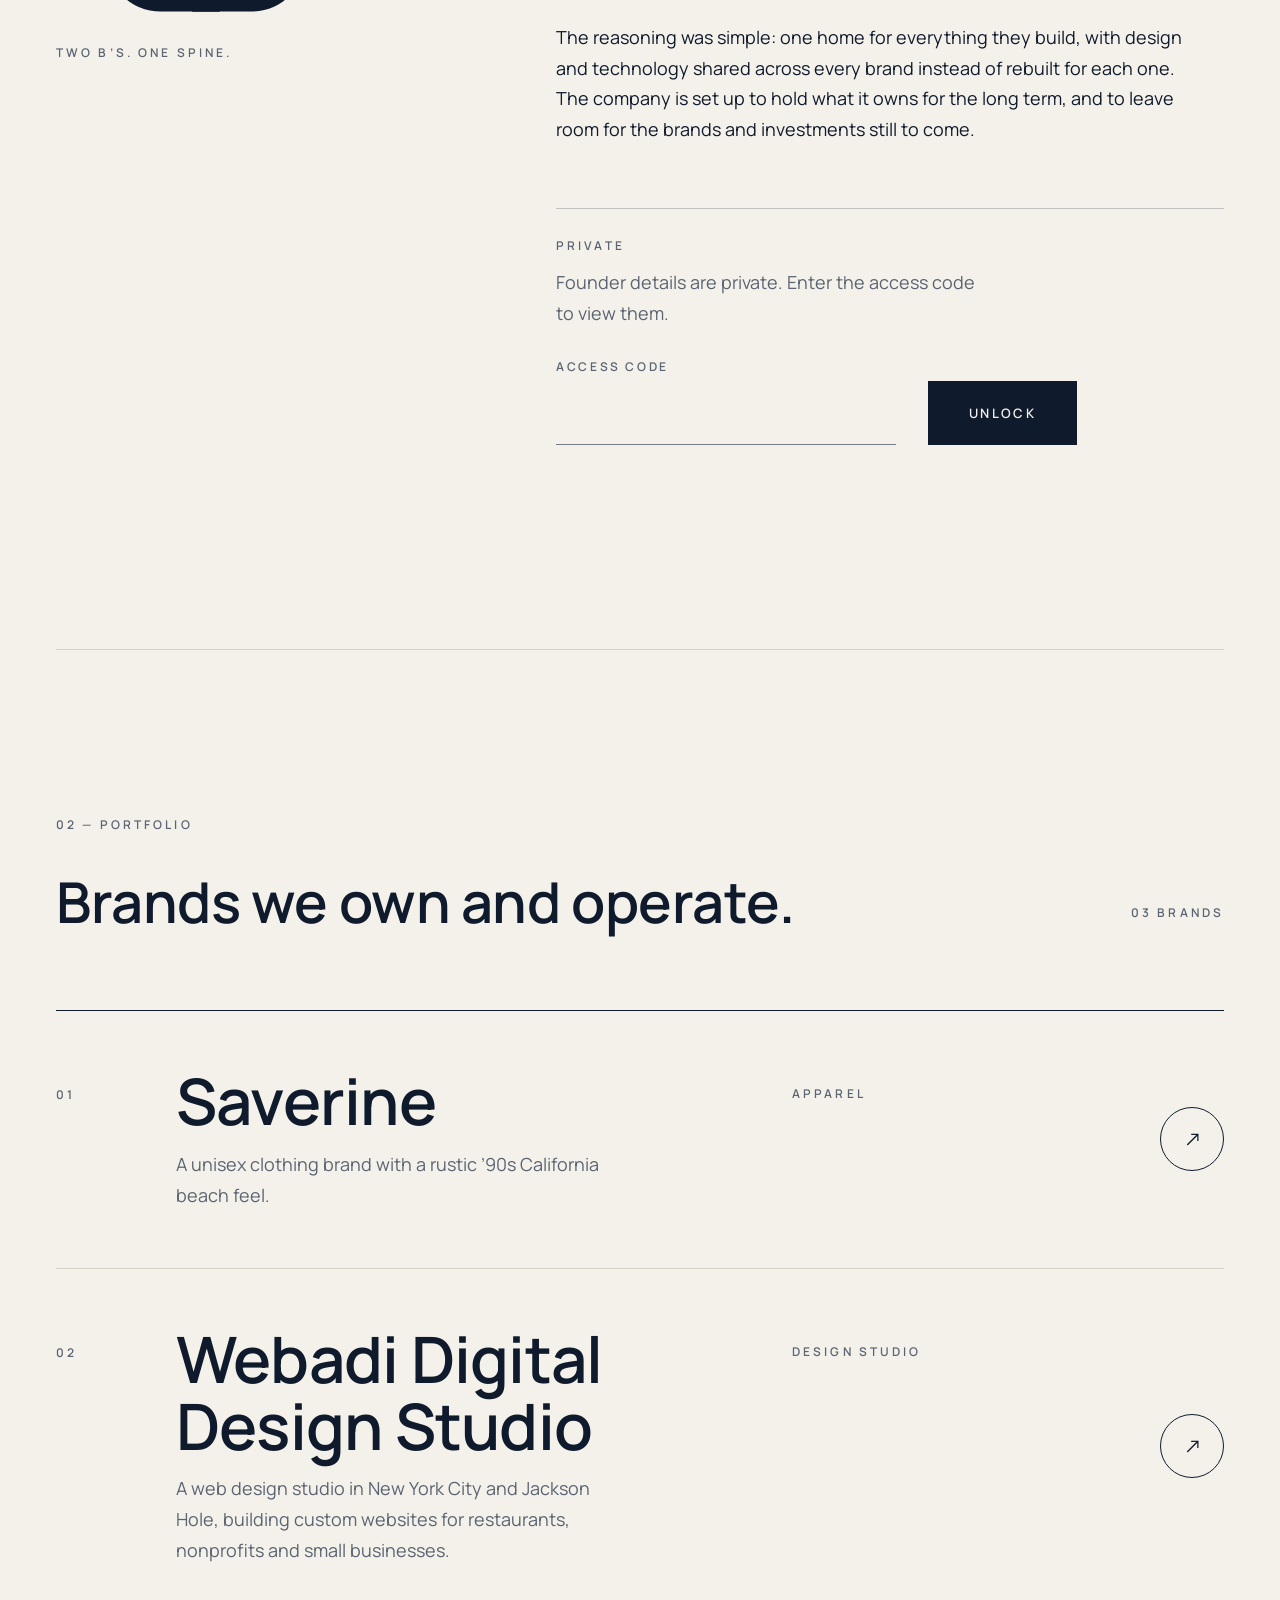
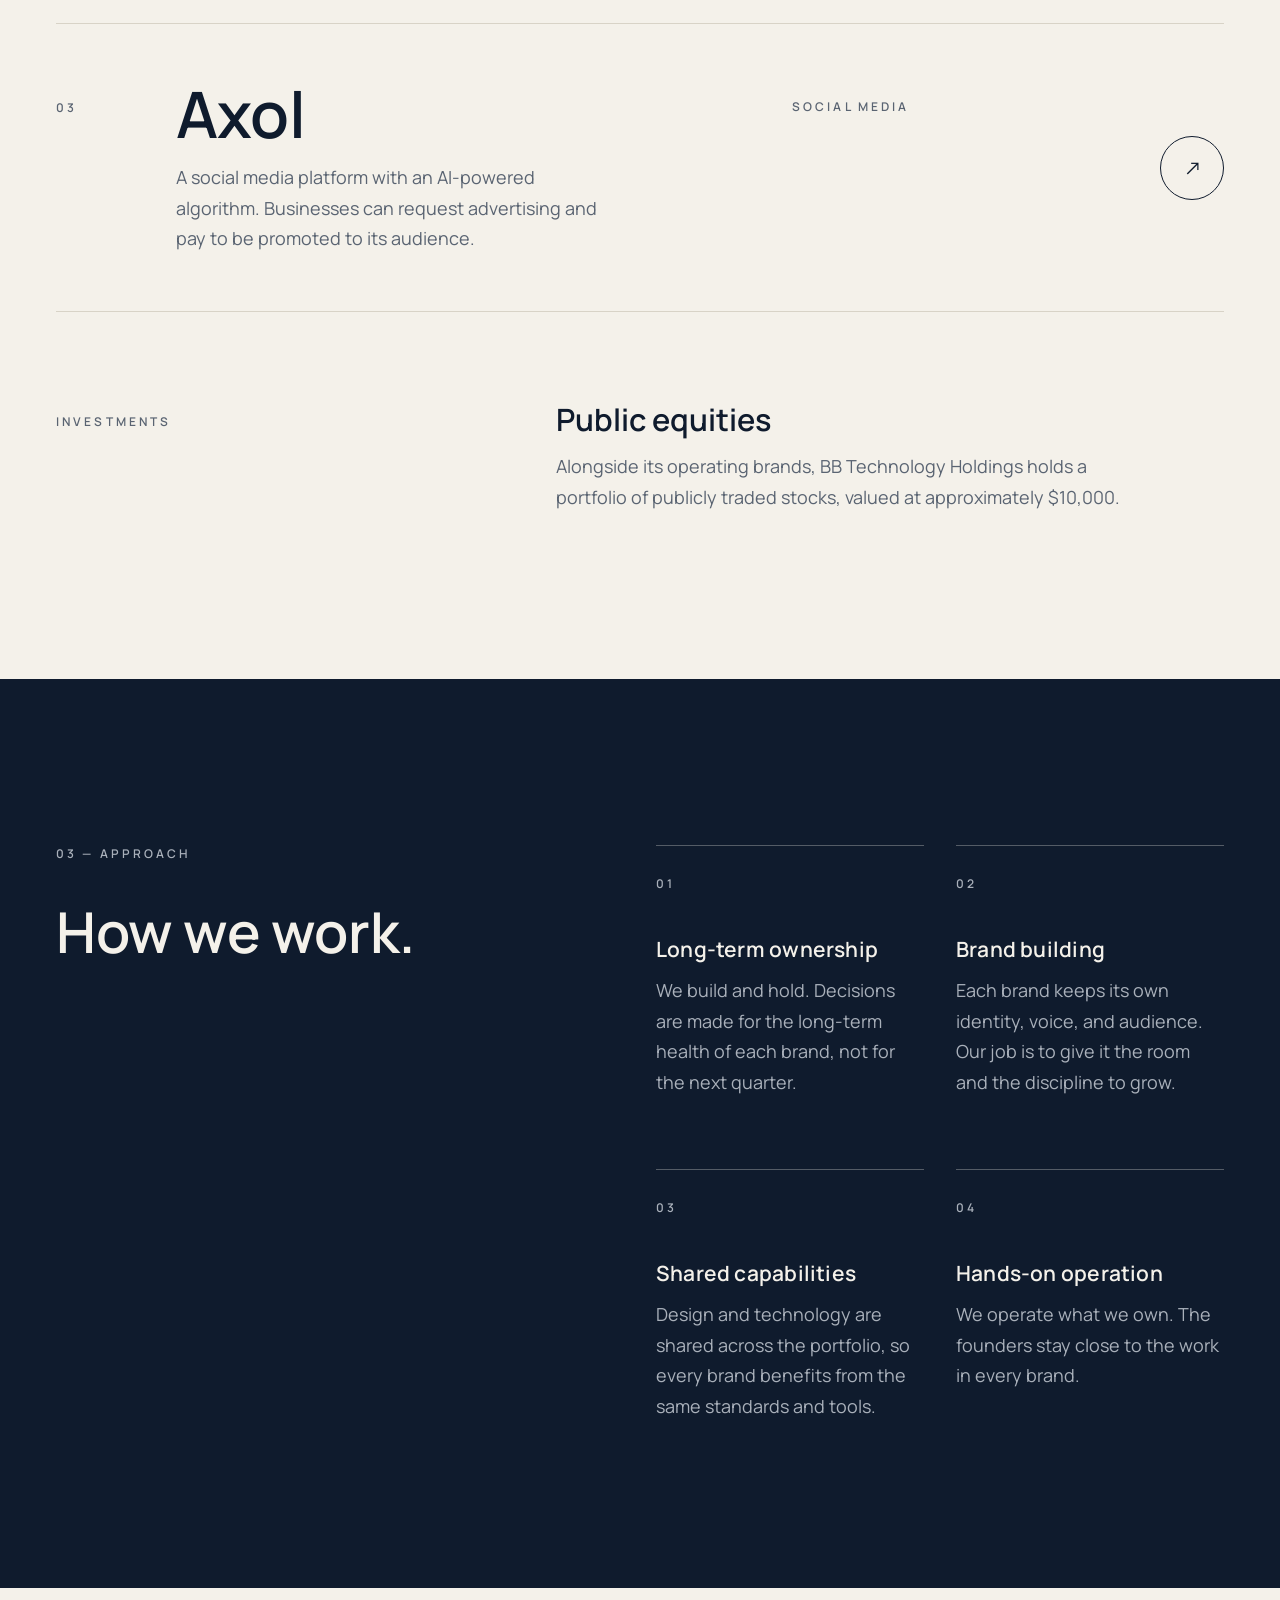
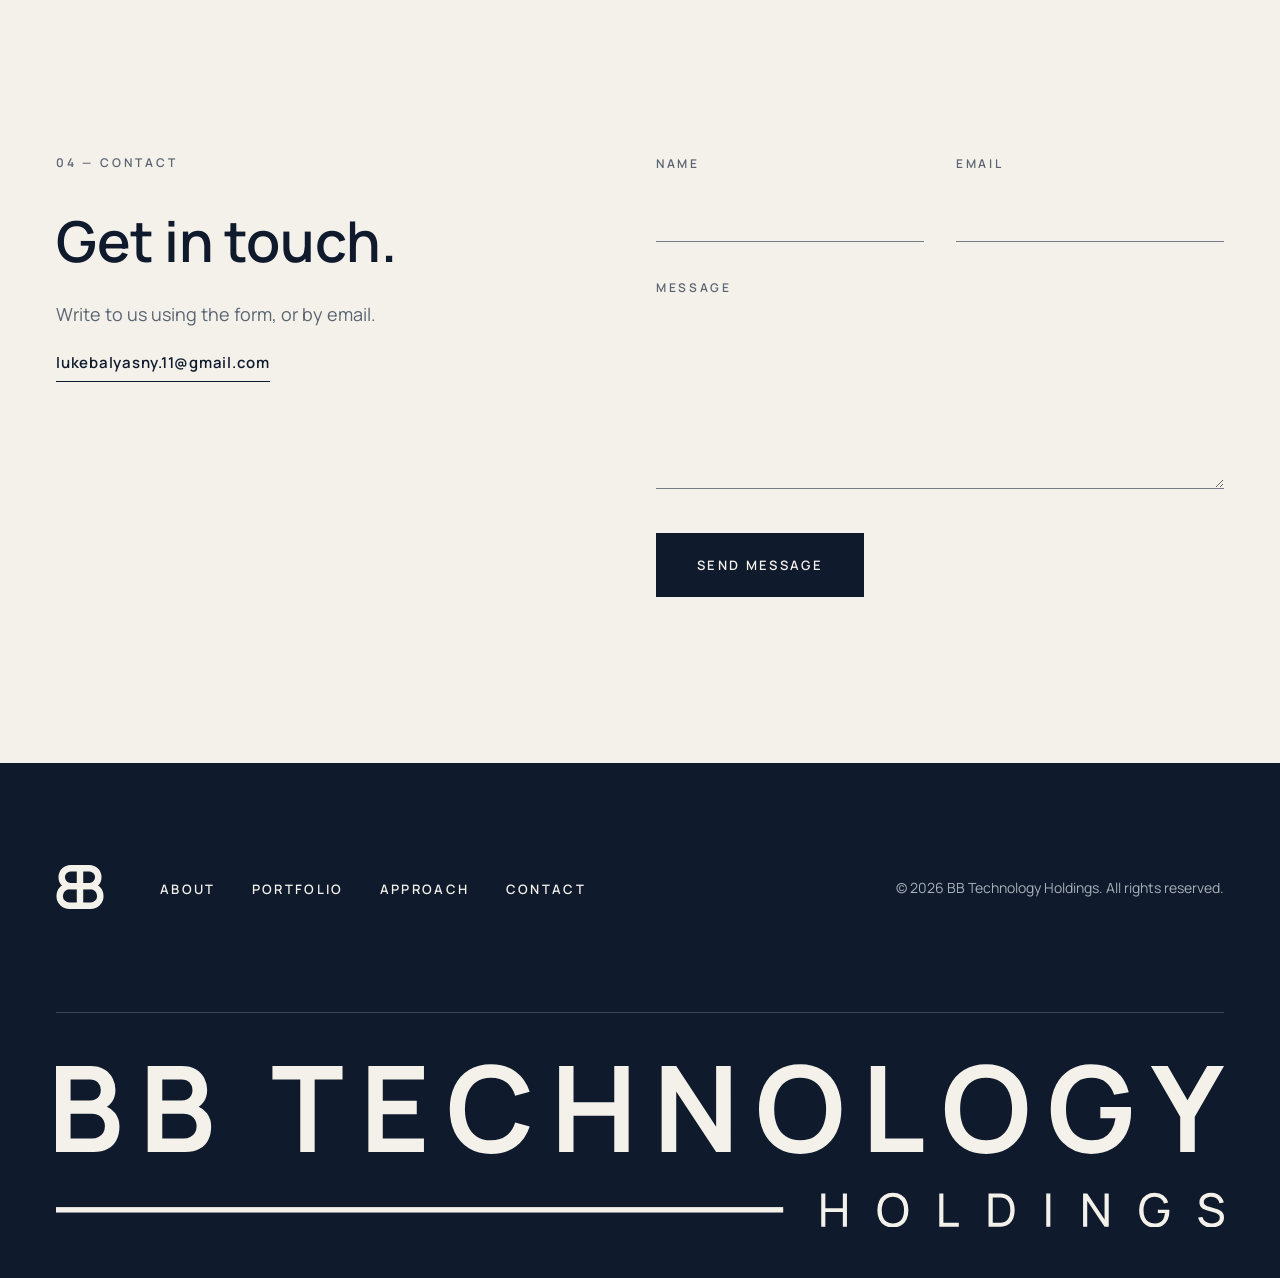
==== commit 669321f3: "Move site to bbtechnologyholdings.com Co-Authored-By: Claude Fable 5.2 <noreply@anthropic.com>" ====
--- a/index.html
+++ b/index.html
@@ -9,13 +9,13 @@
   <meta name="theme-color" content="#0F1B2D">
 
   <!-- When you move to your own domain, update these URLs (also in sitemap.xml and robots.txt) -->
-  <link rel="canonical" href="https://lukeb2222.github.io/bb-technology-holdings/">
+  <link rel="canonical" href="https://bbtechnologyholdings.com/">
   <meta property="og:type" content="website">
   <meta property="og:site_name" content="BB Technology Holdings">
   <meta property="og:title" content="BB Technology Holdings">
   <meta property="og:description" content="A holding company building and operating a portfolio of brands across design, commerce, and technology.">
-  <meta property="og:url" content="https://lukeb2222.github.io/bb-technology-holdings/">
-  <meta property="og:image" content="https://lukeb2222.github.io/bb-technology-holdings/og-image.png">
+  <meta property="og:url" content="https://bbtechnologyholdings.com/">
+  <meta property="og:image" content="https://bbtechnologyholdings.com/og-image.png">
   <meta property="og:image:width" content="1200">
   <meta property="og:image:height" content="630">
   <meta property="og:image:alt" content="BB Technology Holdings logo on a navy background">
@@ -36,8 +36,8 @@
     "@context": "https://schema.org",
     "@type": "Organization",
     "name": "BB Technology Holdings",
-    "url": "https://lukeb2222.github.io/bb-technology-holdings/",
-    "logo": "https://lukeb2222.github.io/bb-technology-holdings/logo/png/BBTH-monogram-light.png"
+    "url": "https://bbtechnologyholdings.com/",
+    "logo": "https://bbtechnologyholdings.com/logo/png/BBTH-monogram-light.png"
   }
   </script>
 </head>
